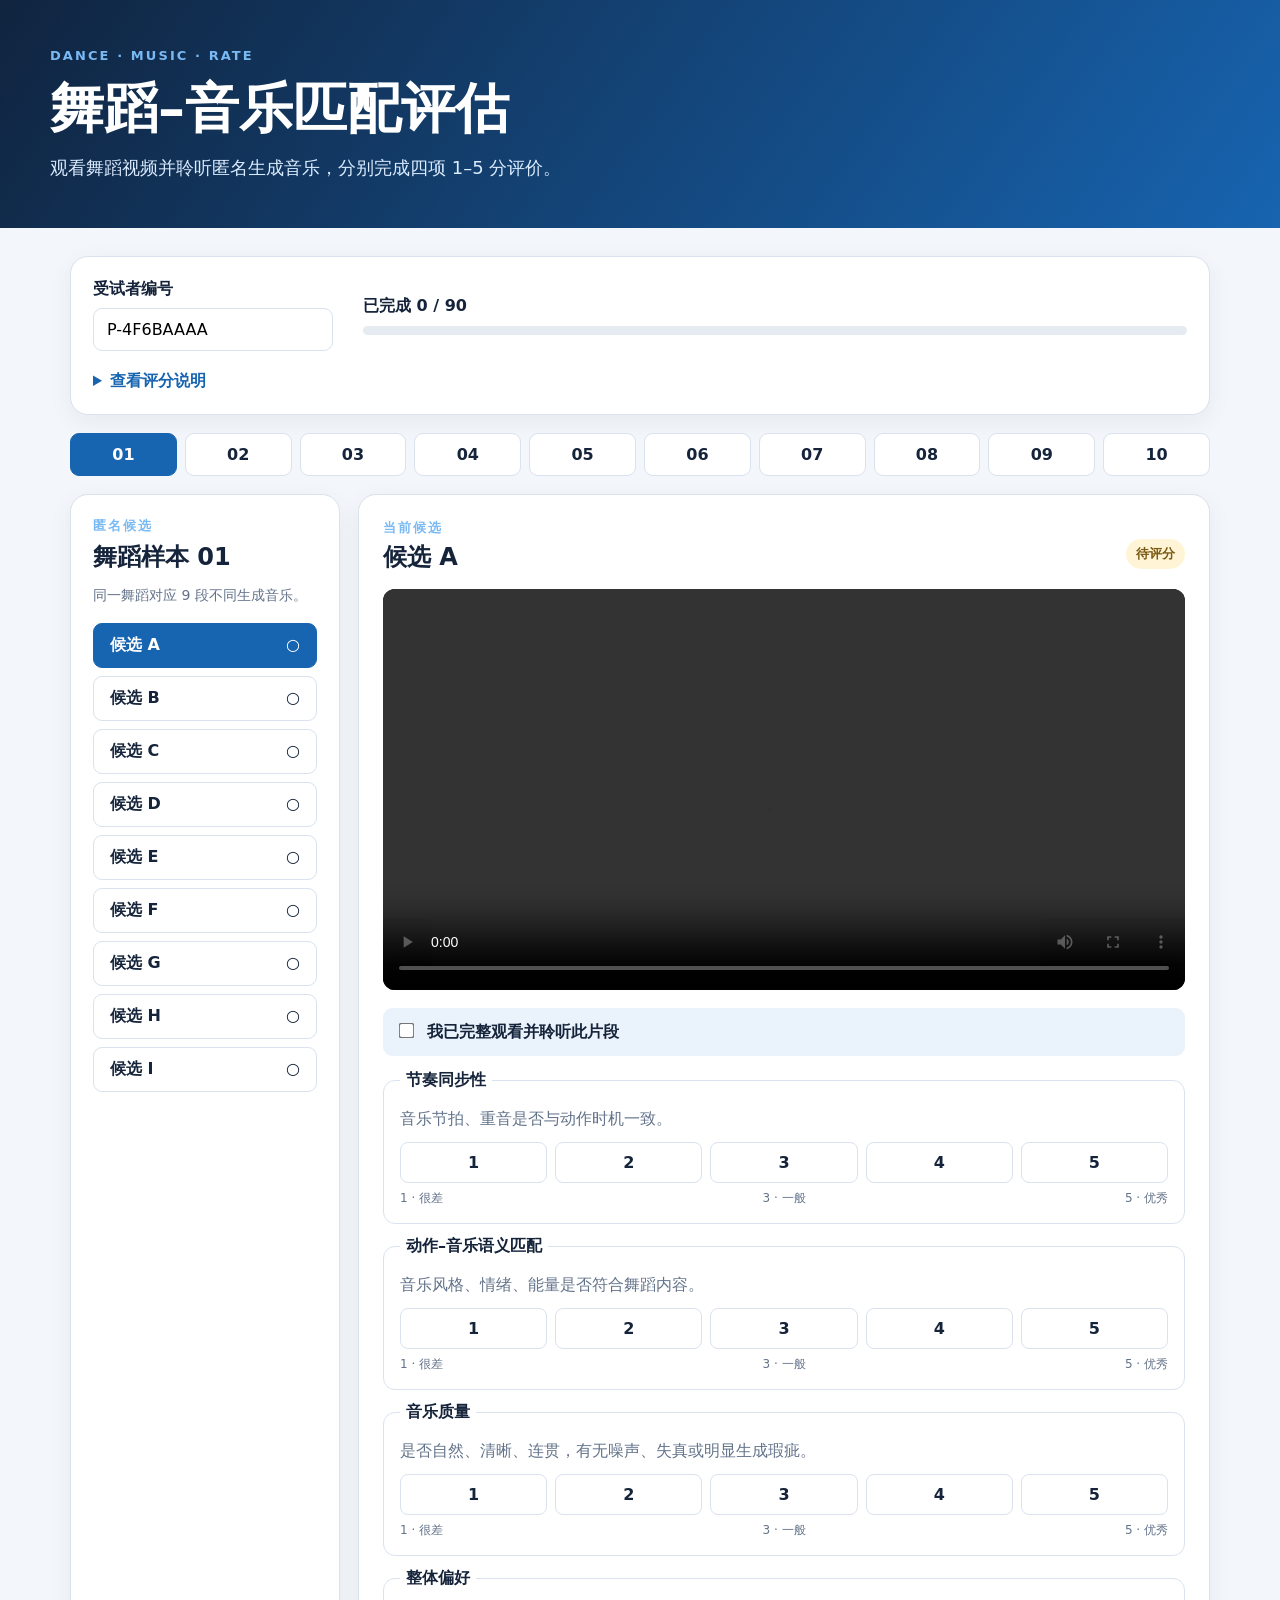
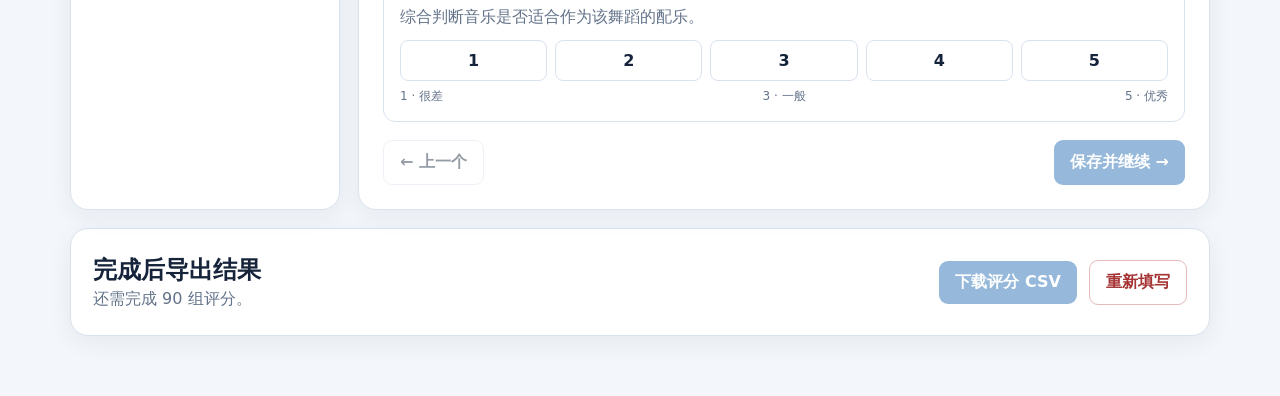
==== index.html @ d5074127 "Add files via upload" ====
<!doctype html>
<html lang="zh-CN">
<head>
  <meta charset="utf-8">
  <meta name="viewport" content="width=device-width, initial-scale=1">
  <title>舞蹈–音乐匹配主观评估</title>
  <link rel="stylesheet" href="styles.css">
</head>
<body>
  <header>
    <div class="brand">DANCE · MUSIC · RATE</div>
    <h1>舞蹈–音乐匹配评估</h1>
    <p>观看舞蹈视频并聆听匿名生成音乐，分别完成四项 1–5 分评价。</p>
  </header>

  <main>
    <section class="intro card">
      <div>
        <label for="participant">受试者编号</label>
        <input id="participant" autocomplete="off">
      </div>
      <div class="progress-copy">
        <strong id="progressText">已完成 0 / 90</strong>
        <div class="progress"><span id="progressBar"></span></div>
      </div>
      <details>
        <summary>查看评分说明</summary>
        <p>请使用耳机，在安静环境下完整观看每段视频。方法顺序已随机化，候选字母不代表固定方法。</p>
        <p><b>1</b> 很差/明显不匹配　<b>3</b> 一般/部分匹配　<b>5</b> 优秀/高度匹配；2、4 分表示相邻锚点之间。</p>
      </details>
    </section>

    <nav id="sampleNav" class="sample-nav" aria-label="选择舞蹈样本"></nav>

    <section class="workspace">
      <aside class="candidate-panel card">
        <div class="eyebrow">匿名候选</div>
        <h2 id="sampleTitle">舞蹈样本 01</h2>
        <p>同一舞蹈对应 9 段不同生成音乐。</p>
        <div id="candidateNav" class="candidate-nav"></div>
      </aside>

      <article class="rating-panel card">
        <div class="candidate-heading">
          <div>
            <div class="eyebrow">当前候选</div>
            <h2 id="candidateTitle">候选 A</h2>
          </div>
          <span id="candidateStatus" class="status">待评分</span>
        </div>

        <video id="video" controls playsinline preload="metadata"></video>
        <label class="watched">
          <input id="watched" type="checkbox">
          我已完整观看并聆听此片段
        </label>

        <div id="dimensions" class="dimensions"></div>

        <div class="actions">
          <button id="previous" class="secondary">← 上一个</button>
          <button id="next">保存并继续 →</button>
        </div>
      </article>
    </section>

    <section class="finish card">
      <div>
        <h2>完成后导出结果</h2>
        <p id="finishText">还需完成 90 组评分。</p>
      </div>
      <button id="download" disabled>下载评分 CSV</button>
      <button id="reset" class="danger">重新填写</button>
    </section>
  </main>

  <template id="dimensionTemplate">
    <fieldset>
      <legend></legend>
      <p class="description"></p>
      <div class="scale"></div>
      <div class="anchors"><span>1 · 很差</span><span>3 · 一般</span><span>5 · 优秀</span></div>
    </fieldset>
  </template>

  <script src="config.js"></script>
  <script src="app.js"></script>
</body>
</html>
---- styles.css ----
:root {
  --ink: #15243a;
  --muted: #63738a;
  --line: #d9e2ee;
  --blue: #1764b0;
  --blue-soft: #eaf3fc;
  --paper: #ffffff;
  --canvas: #f3f6fa;
  --green: #19734a;
  font-family: Inter, "Noto Sans SC", system-ui, sans-serif;
  color: var(--ink);
  background: var(--canvas);
}

* { box-sizing: border-box; }
body { margin: 0; }
header {
  padding: 48px max(24px, calc((100vw - 1180px) / 2));
  color: white;
  background: linear-gradient(125deg, #10243f, #1764b0);
}
header h1 { margin: 10px 0; font-size: clamp(32px, 5vw, 54px); }
header p { margin: 0; color: #dcecff; font-size: 18px; }
.brand, .eyebrow {
  color: #79b9f4;
  font-size: 13px;
  font-weight: 800;
  letter-spacing: .16em;
}
main { max-width: 1180px; margin: 28px auto 60px; padding: 0 20px; }
.card {
  border: 1px solid var(--line);
  border-radius: 18px;
  background: var(--paper);
  box-shadow: 0 7px 24px rgba(32, 57, 85, .06);
}
.intro {
  display: grid;
  grid-template-columns: 240px 1fr;
  gap: 20px 30px;
  padding: 22px;
}
.intro details { grid-column: 1 / -1; color: var(--muted); }
details summary { color: var(--blue); font-weight: 700; cursor: pointer; }
label { display: block; font-weight: 700; }
input[type="text"], input:not([type]) {
  width: 100%;
  margin-top: 8px;
  padding: 11px 13px;
  border: 1px solid var(--line);
  border-radius: 9px;
  font: inherit;
}
.progress-copy { align-self: center; }
.progress {
  height: 9px;
  margin-top: 9px;
  overflow: hidden;
  border-radius: 10px;
  background: #e6ebf2;
}
.progress span { display: block; width: 0; height: 100%; background: var(--blue); }
.sample-nav {
  display: grid;
  grid-template-columns: repeat(10, 1fr);
  gap: 8px;
  margin: 18px 0;
}
button {
  padding: 11px 16px;
  border: 0;
  border-radius: 9px;
  color: white;
  background: var(--blue);
  font: inherit;
  font-weight: 750;
  cursor: pointer;
}
button:disabled { cursor: not-allowed; opacity: .45; }
.sample-nav button, .candidate-nav button {
  color: var(--ink);
  border: 1px solid var(--line);
  background: white;
}
.sample-nav button.active, .candidate-nav button.active {
  color: white;
  border-color: var(--blue);
  background: var(--blue);
}
.sample-nav button.done:not(.active), .candidate-nav button.done:not(.active) {
  color: var(--green);
  border-color: #8bc9ad;
  background: #eef9f3;
}
.workspace { display: grid; grid-template-columns: 270px 1fr; gap: 18px; }
.candidate-panel { padding: 22px; }
.candidate-panel h2 { margin: 6px 0; }
.candidate-panel p { color: var(--muted); font-size: 14px; }
.candidate-nav { display: grid; gap: 8px; margin-top: 18px; }
.candidate-nav button { display: flex; justify-content: space-between; }
.rating-panel { padding: 24px; }
.candidate-heading { display: flex; align-items: center; justify-content: space-between; }
.candidate-heading h2 { margin: 4px 0 16px; }
.status {
  padding: 6px 10px;
  border-radius: 20px;
  color: #7b5b14;
  background: #fff5d6;
  font-size: 13px;
  font-weight: 700;
}
.status.done { color: var(--green); background: #e9f8f0; }
video {
  width: 100%;
  max-height: 530px;
  border-radius: 12px;
  background: #0a1018;
}
.watched {
  margin: 14px 0;
  padding: 13px;
  border-radius: 9px;
  background: var(--blue-soft);
}
.watched input { margin-right: 8px; transform: scale(1.2); }
fieldset {
  margin: 12px 0;
  padding: 16px;
  border: 1px solid var(--line);
  border-radius: 12px;
}
legend { padding: 0 6px; font-weight: 800; }
.description { margin: 2px 0 12px; color: var(--muted); }
.scale { display: grid; grid-template-columns: repeat(5, 1fr); gap: 8px; }
.scale label {
  padding: 10px;
  text-align: center;
  border: 1px solid var(--line);
  border-radius: 8px;
  cursor: pointer;
}
.scale label:has(input:checked) { color: white; border-color: var(--blue); background: var(--blue); }
.scale input { position: absolute; opacity: 0; }
.anchors { display: flex; justify-content: space-between; margin-top: 7px; color: var(--muted); font-size: 12px; }
.actions { display: flex; justify-content: space-between; margin-top: 18px; }
.secondary { color: var(--ink); border: 1px solid var(--line); background: white; }
.finish {
  display: flex;
  align-items: center;
  gap: 12px;
  margin-top: 18px;
  padding: 22px;
}
.finish div { flex: 1; }
.finish h2, .finish p { margin: 3px 0; }
.finish p { color: var(--muted); }
.danger { color: #a53333; border: 1px solid #e4baba; background: white; }
@media (max-width: 760px) {
  .intro, .workspace { grid-template-columns: 1fr; }
  .sample-nav { grid-template-columns: repeat(5, 1fr); }
  .candidate-nav { grid-template-columns: repeat(3, 1fr); }
  .finish { align-items: stretch; flex-direction: column; }
}
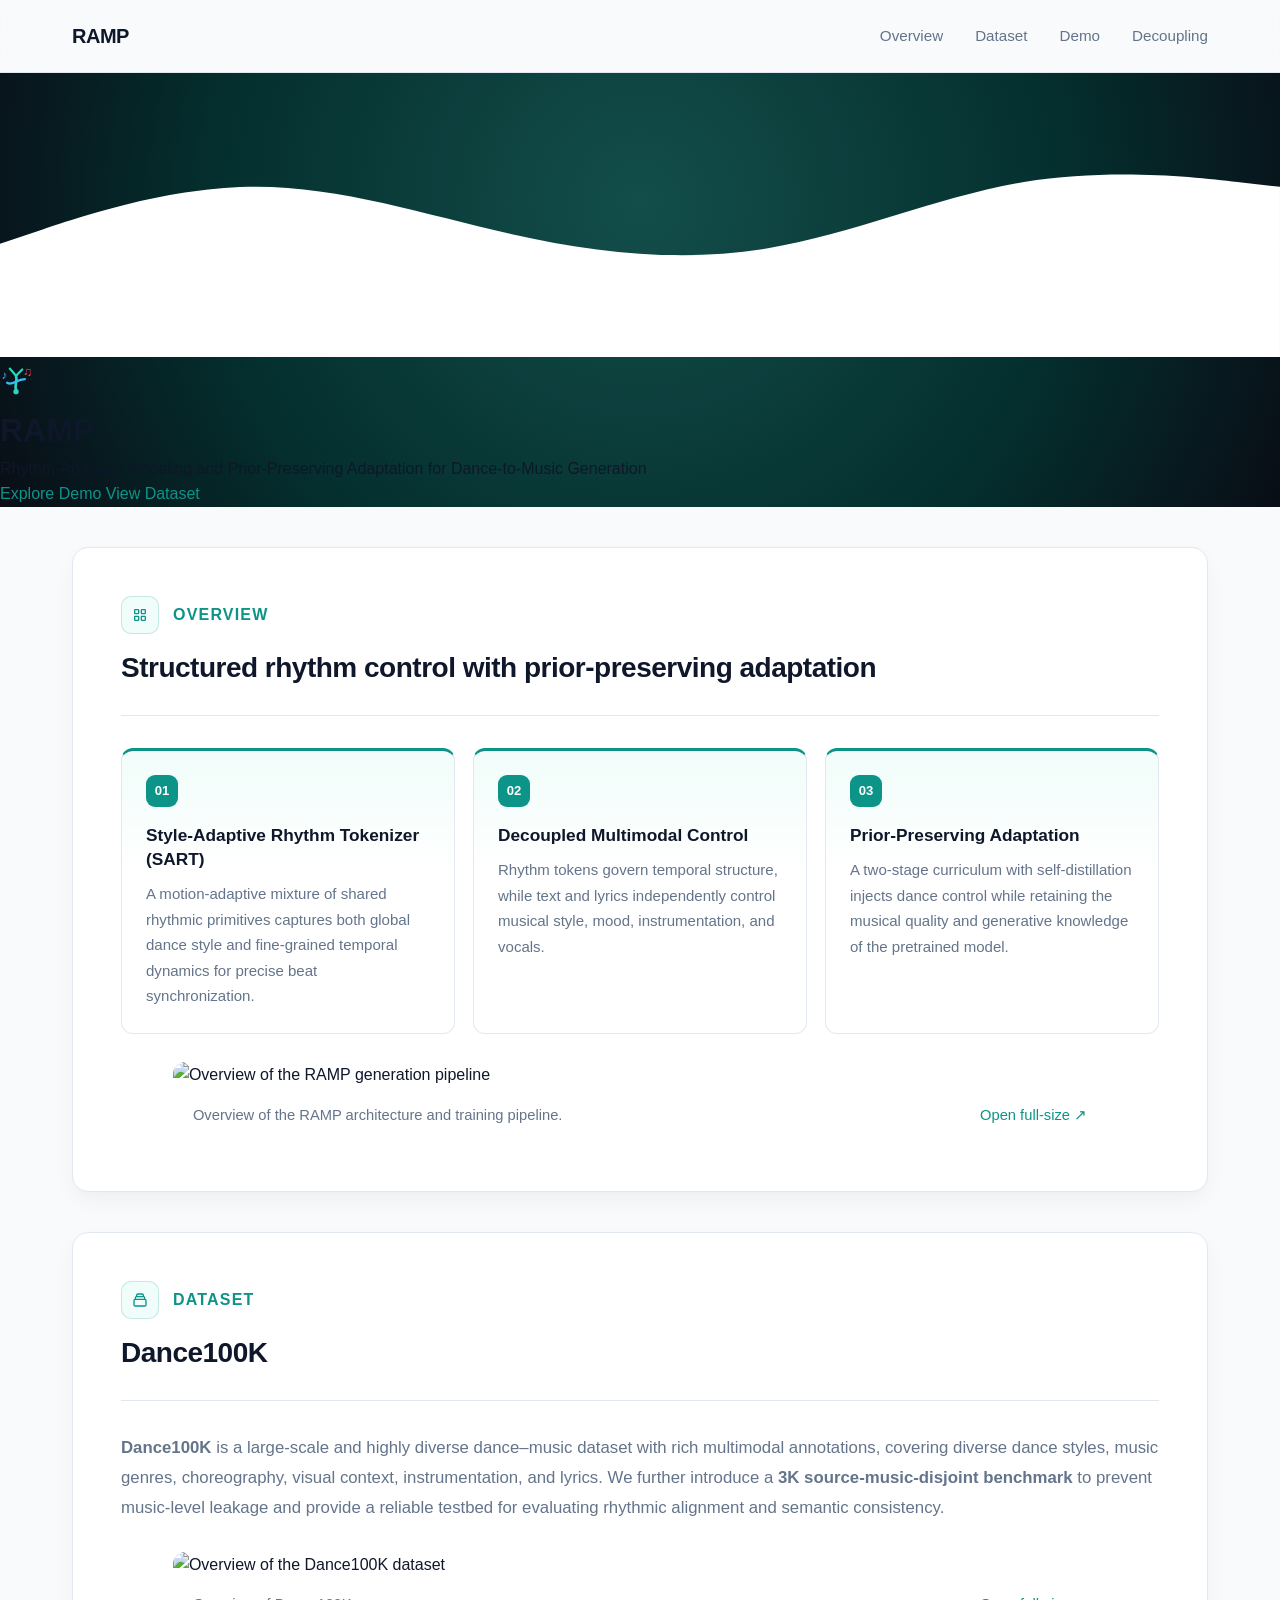
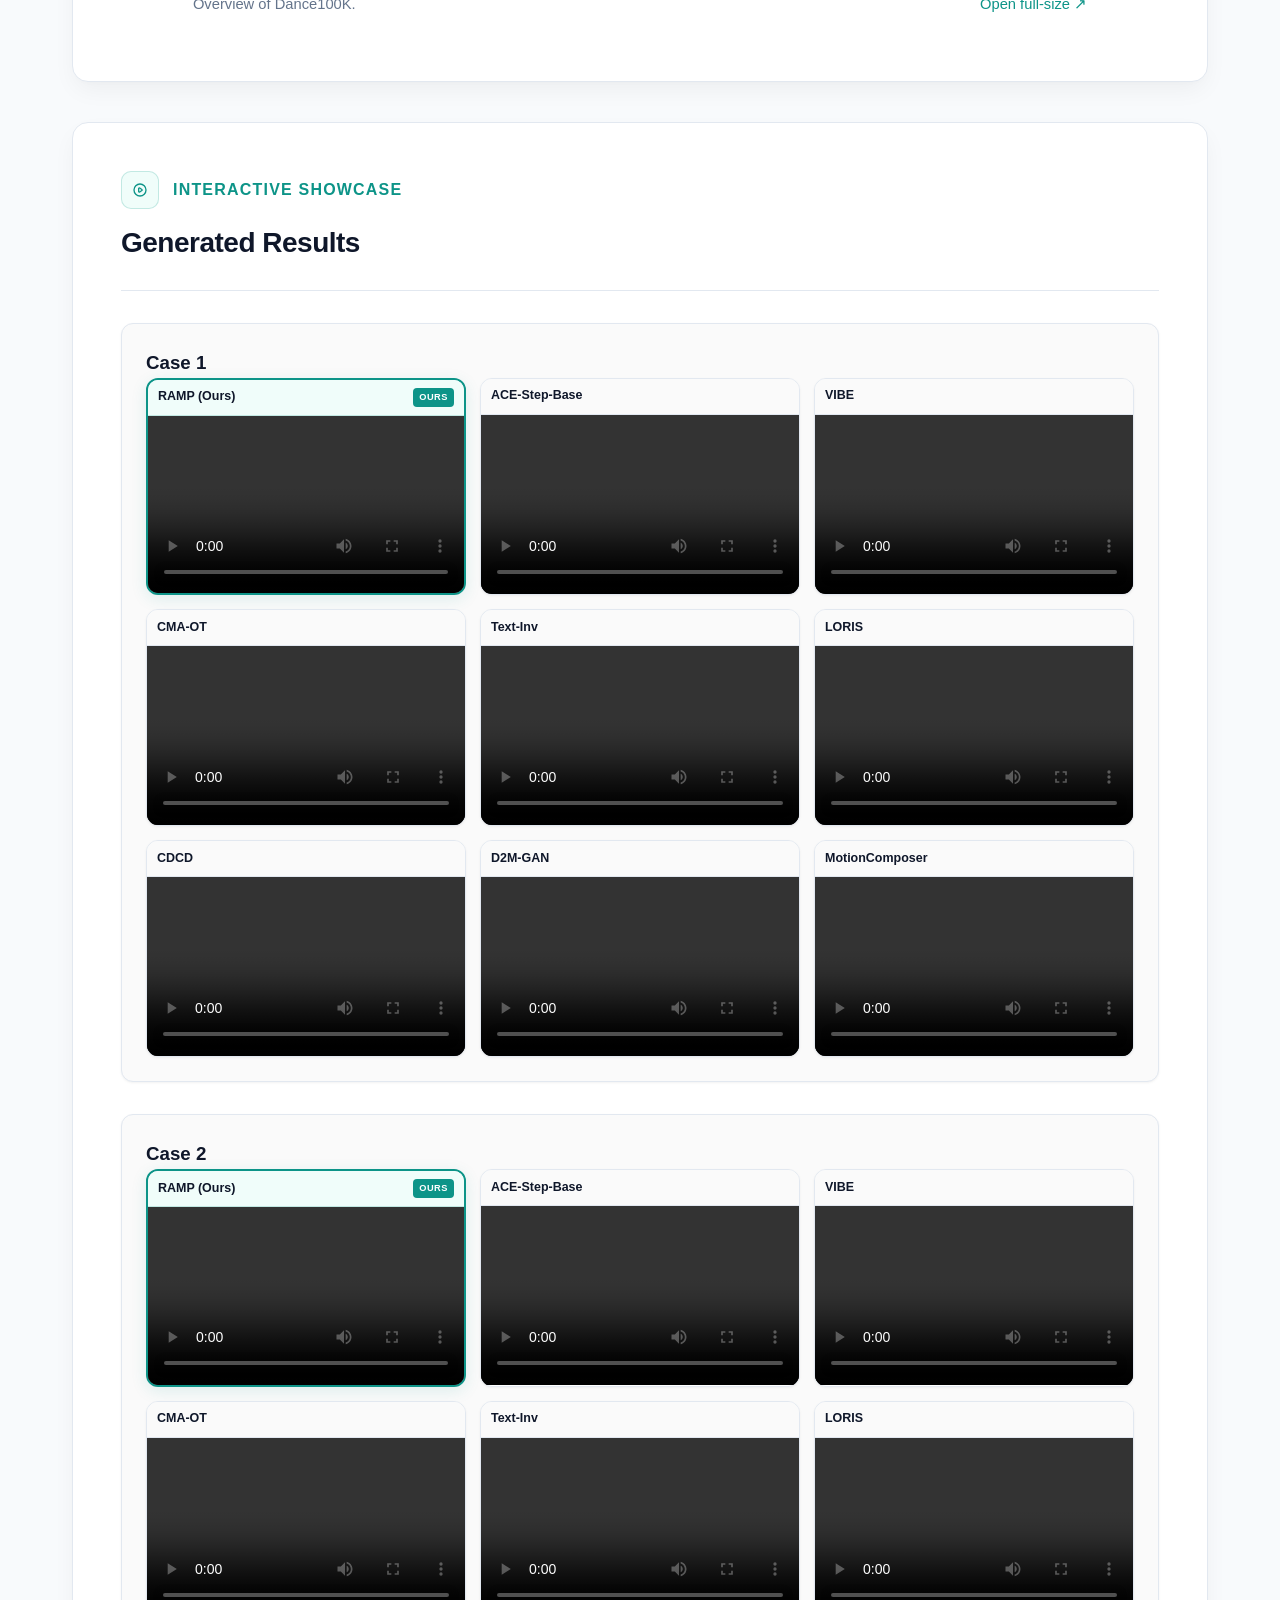
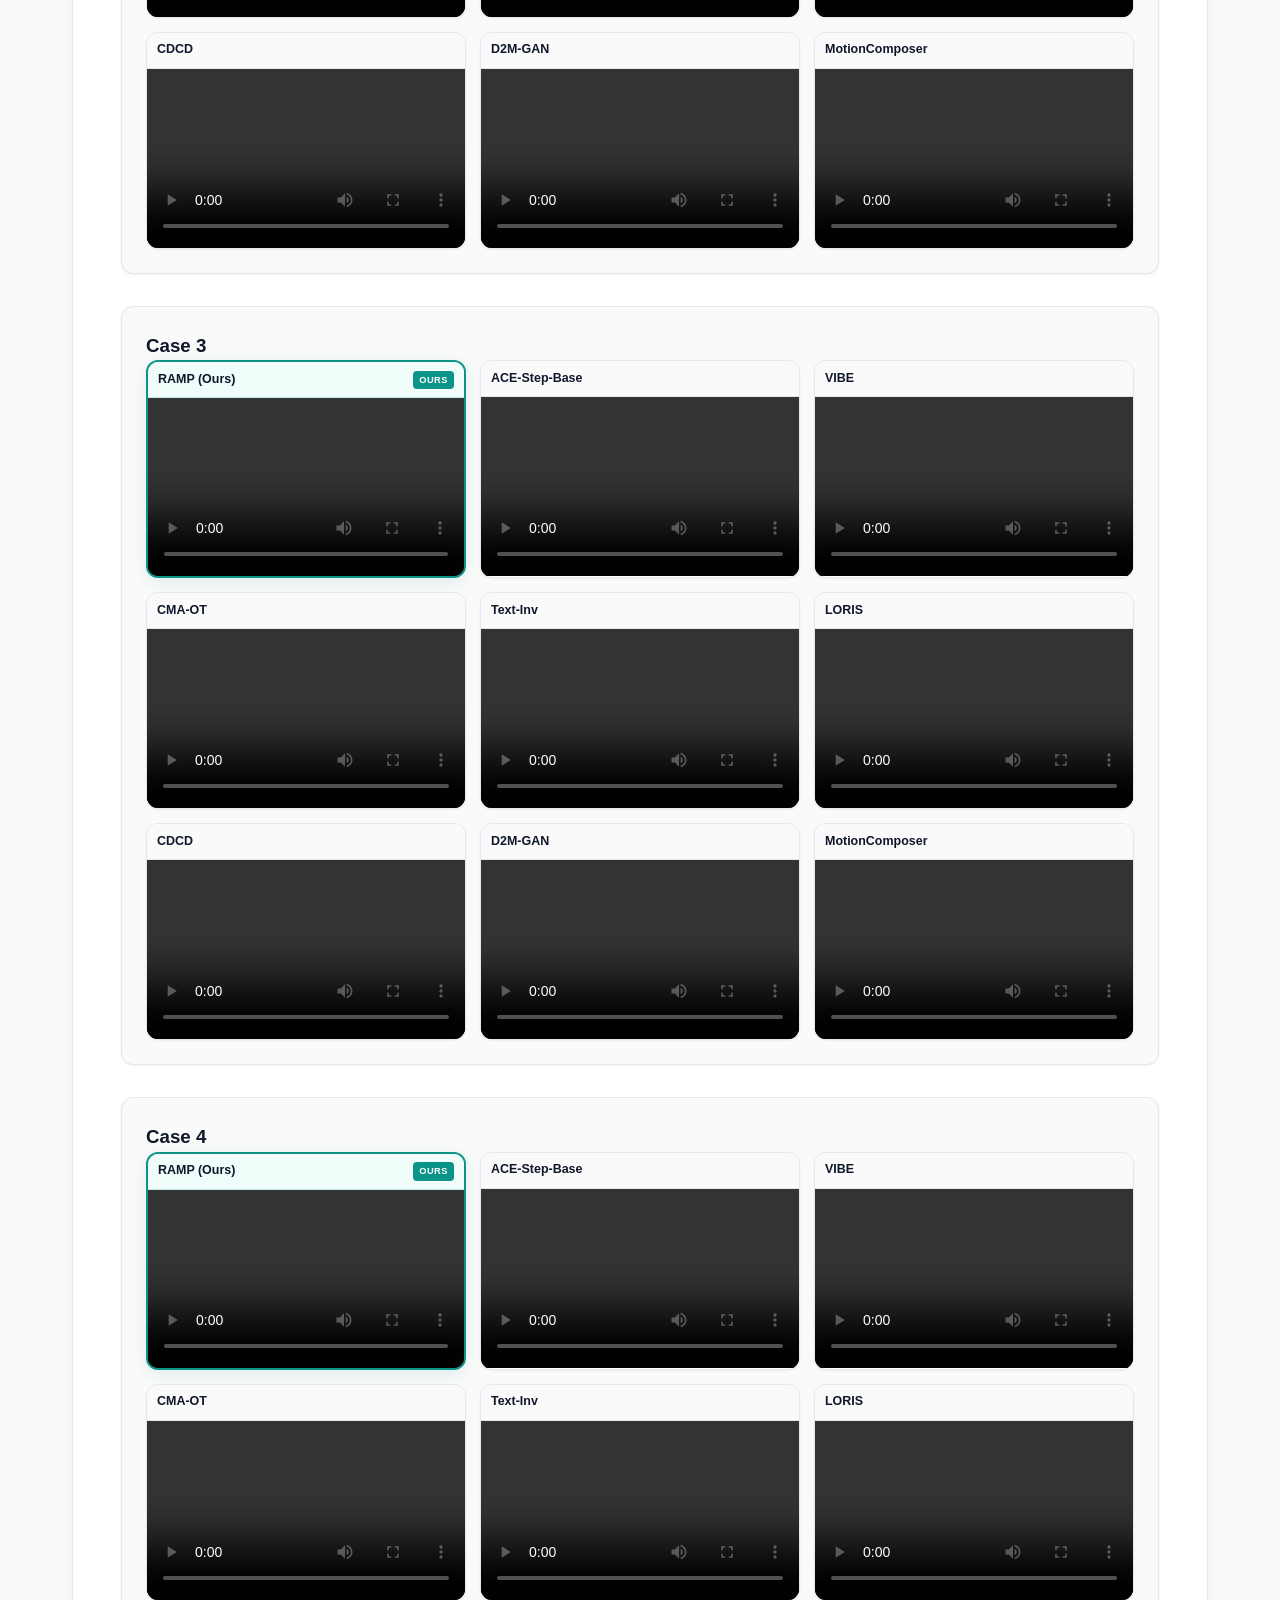
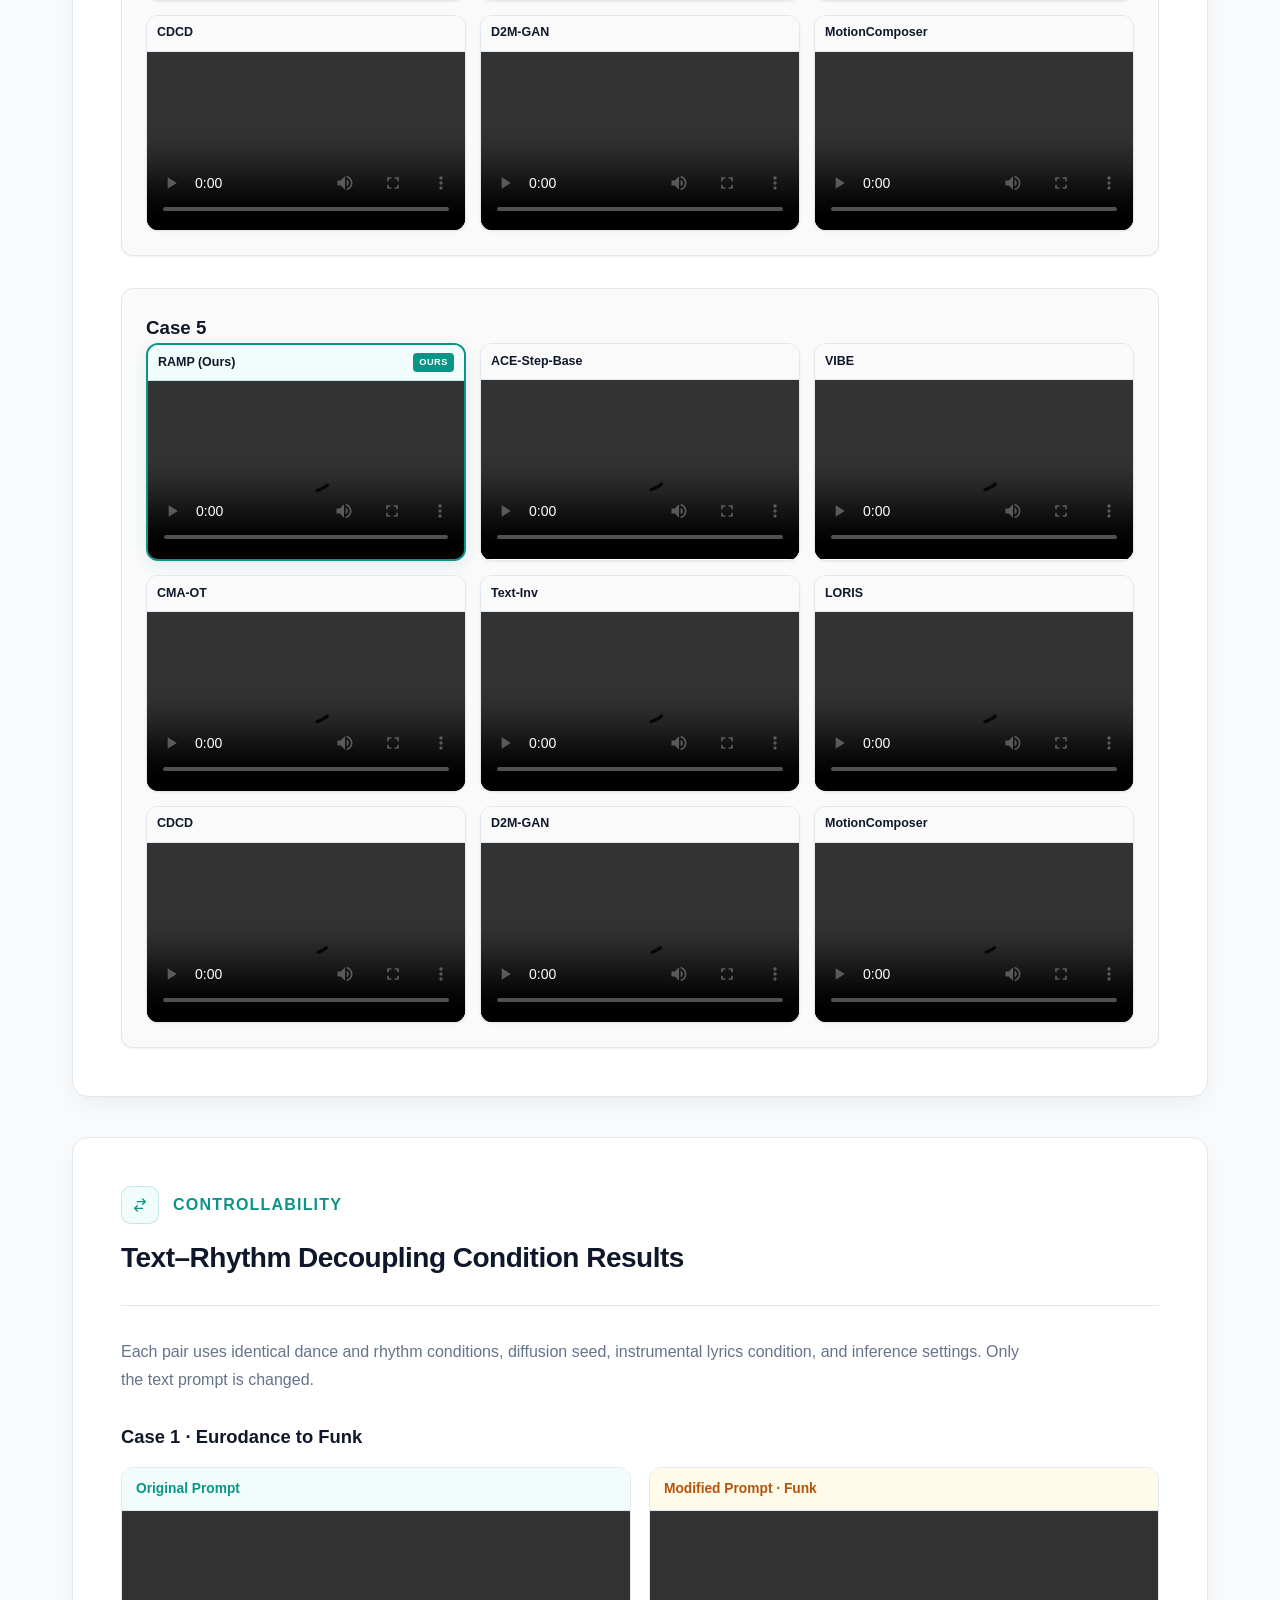
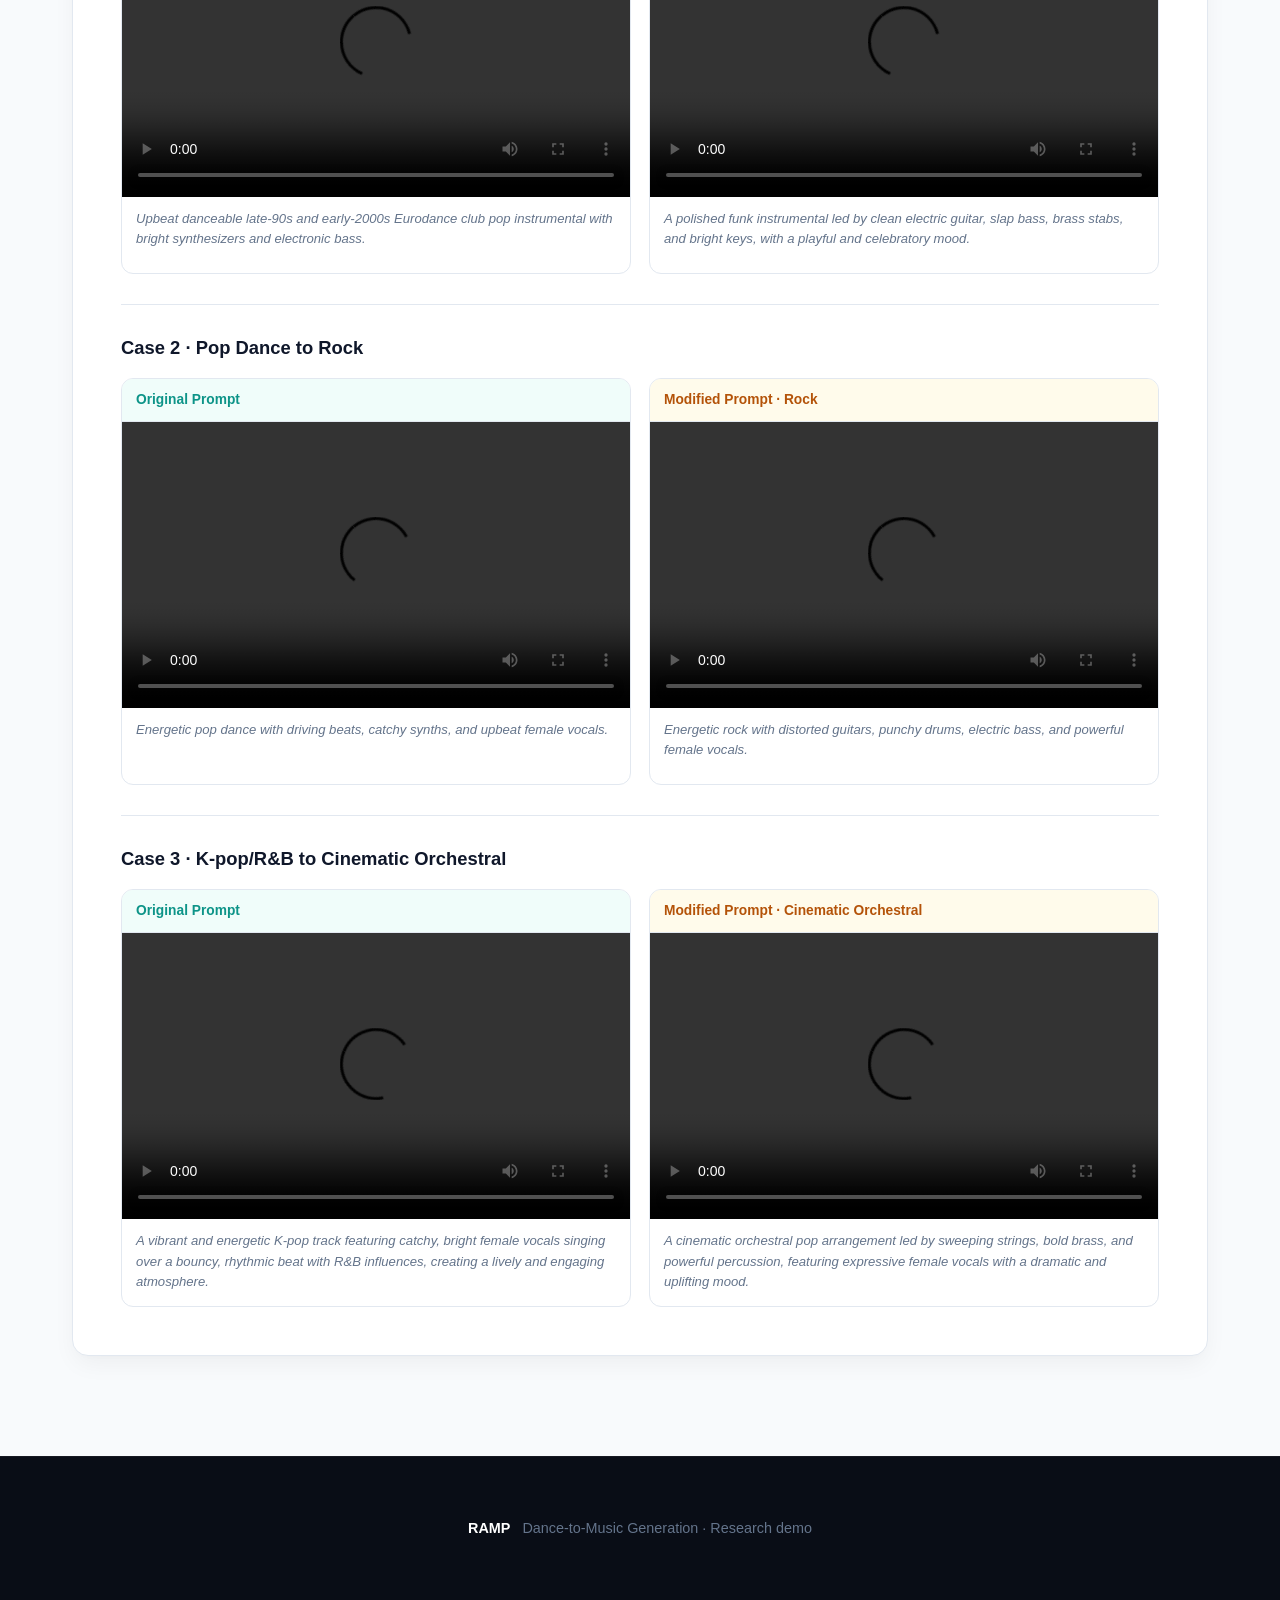
==== commit 5a316323: "Add files via upload" ====
--- a/index.html
+++ b/index.html
@@ -1,89 +1,878 @@
 <!doctype html>
-<html lang="zh-CN">
+<html lang="en">
 <head>
   <meta charset="utf-8">
   <meta name="viewport" content="width=device-width, initial-scale=1">
-  <title>舞蹈–音乐匹配主观评估</title>
-  <link rel="stylesheet" href="styles.css">
+  <meta name="description" content="RAMP dance-to-music generation project demo.">
+  <title>RAMP · Dance-to-Music Generation</title>
+
+  <style>
+    :root {
+      --primary: #0D9488;          
+      --primary-hover: #0F766E;
+      --primary-light: #F0FDFA;    
+      
+      --bg-color: #F8FAFC;         
+      --card-bg: #FFFFFF;
+      
+      --text-main: #0F172A;        
+      --text-muted: #64748B;       
+      --border-color: #E2E8F0;     
+      
+      --shadow-sm: 0 1px 3px rgba(0, 0, 0, 0.04), 0 1px 2px rgba(0, 0, 0, 0.02);
+      --shadow-md: 0 10px 25px -3px rgba(0, 0, 0, 0.05), 0 4px 6px -4px rgba(0, 0, 0, 0.02);
+      --shadow-lg: 0 20px 35px -5px rgba(0, 0, 0, 0.08);
+      
+      --max-width: 1200px;         
+      --radius-lg: 16px;
+      --radius-md: 12px;
+    }
+
+    * {
+      box-sizing: border-box;
+      margin: 0;
+      padding: 0;
+    }
+
+    html {
+      scroll-behavior: smooth;
+    }
+
+    body {
+      font-family: -apple-system, BlinkMacSystemFont, "Segoe UI", Roboto, Helvetica, Arial, sans-serif;
+      line-height: 1.6;
+      color: var(--text-main);
+      background-color: var(--bg-color);
+      -webkit-font-smoothing: antialiased;
+    }
+
+    a {
+      text-decoration: none;
+      color: var(--primary);
+      transition: color 0.2s ease;
+    }
+
+    a:hover {
+      color: var(--primary-hover);
+    }
+
+    .topbar-container {
+      max-width: var(--max-width);
+      margin: 0 auto;
+      padding: 0 32px;
+      display: flex;
+      justify-content: space-between;
+      align-items: center;
+      height: 72px;
+    }
+
+    .topbar {
+      position: sticky;
+      top: 0;
+      background: rgba(248, 250, 252, 0.85);
+      backdrop-filter: blur(16px);
+      -webkit-backdrop-filter: blur(16px);
+      border-bottom: 1px solid var(--border-color);
+      z-index: 1000;
+    }
+
+    .wordmark {
+      font-weight: 700;
+      font-size: 1.25rem;
+      letter-spacing: -0.5px;
+      color: var(--text-main);
+    }
+
+    .nav-links {
+      display: flex;
+      gap: 32px;
+    }
+
+    .nav-links a {
+      color: var(--text-muted);
+      font-weight: 500;
+      font-size: 0.95rem;
+      transition: color 0.2s;
+    }
+
+    .nav-links a:hover {
+      color: var(--primary);
+    }
+
+    .hero {
+      position: relative;
+      padding: 48px 0;
+      overflow: hidden;
+      color: #ffffff;
+      background: radial-gradient(circle at 50% 30%, #134e4a 0%, #042f2e 60%, #090d16 100%);
+      box-shadow: 0 20px 35px rgba(0, 0, 0, 0.24);
+    }
+
+    .hero-wave {
+      position: absolute;
+      inset: 0;
+      opacity: 0.1;
+      pointer-events: none;
+    }
+
+    .hero-wave svg {
+      width: 100%;
+      height: 100%;
+    }
+
+    .hero-container {
+      position: relative;
+      z-index: 1;
+      display: flex;
+      flex-direction: column;
+      align-items: center;
+      max-width: var(--max-width);
+      margin: 0 auto;
+      padding: 0 32px;
+    }
+
+    .hero-card {
+      width: 100%;
+      max-width: 768px;
+      padding: 32px;
+      border: 1px solid rgba(255, 255, 255, 0.1);
+      border-radius: 24px;
+      background: rgba(255, 255, 255, 0.05);
+      box-shadow: 0 20px 40px rgba(0, 0, 0, 0.25);
+      backdrop-filter: blur(16px);
+      text-align: center;
+      transition: border-color 0.2s ease;
+    }
+
+    .hero-card:hover {
+      border-color: rgba(255, 255, 255, 0.2);
+    }
+
+    .hero-icon-row {
+      display: flex;
+      align-items: center;
+      justify-content: center;
+      margin-bottom: 16px;
+    }
+
+    .hero-icon {
+      display: flex;
+      align-items: center;
+      justify-content: center;
+      padding: 10px;
+      border: 1px solid rgba(45, 212, 191, 0.25);
+      border-radius: 16px;
+      background: rgba(20, 184, 166, 0.1);
+      box-shadow: inset 0 1px 2px rgba(255, 255, 255, 0.08);
+    }
+
+    .hero-title {
+      margin-bottom: 12px;
+      color: #ffffff;
+      font-size: 3rem;
+      font-weight: 800;
+      letter-spacing: -0.04em;
+      line-height: 1.1;
+      text-shadow: 0 2px 8px rgba(0, 0, 0, 0.25);
+    }
+
+    .hero-subtitle {
+      max-width: 768px;
+      margin: 0 auto 24px;
+      color: rgba(204, 251, 241, 0.9);
+      font-size: 1.12rem;
+      font-weight: 300;
+      line-height: 1.7;
+    }
+
+    .hero-subtitle-primary {
+      color: #5eead4;
+      font-weight: 600;
+    }
+
+    .hero-subtitle-strong {
+      padding-bottom: 2px;
+      border-bottom: 1px solid rgba(45, 212, 191, 0.5);
+      color: #ffffff;
+      font-weight: 700;
+    }
+
+    .hero-actions {
+      display: flex;
+      flex-wrap: wrap;
+      justify-content: center;
+      gap: 12px;
+    }
+
+    .hero-button {
+      display: inline-flex;
+      align-items: center;
+      justify-content: center;
+      padding: 10px 24px;
+      border: 1px solid transparent;
+      border-radius: 999px;
+      font-size: 0.875rem;
+      font-weight: 600;
+      transition: background 0.2s ease, transform 0.2s ease;
+    }
+
+    .hero-button:hover {
+      color: #ffffff;
+      transform: translateY(-2px);
+    }
+
+    .hero-button-primary {
+      color: #ffffff;
+      background: #14b8a6;
+      box-shadow: 0 10px 20px rgba(19, 78, 74, 0.3);
+    }
+
+    .hero-button-primary:hover {
+      background: #0d9488;
+    }
+
+    .hero-button-secondary {
+      border-color: rgba(255, 255, 255, 0.2);
+      color: #ffffff;
+      background: rgba(255, 255, 255, 0.1);
+      backdrop-filter: blur(8px);
+    }
+
+    .hero-button-secondary:hover {
+      background: rgba(255, 255, 255, 0.2);
+    }
+
+    main {
+      max-width: var(--max-width);
+      margin: 0 auto;
+      padding: 0 32px 100px;
+    }
+
+    /* 大板块外部边界框 */
+    .content-section {
+      background: var(--card-bg);
+      border: 1px solid var(--border-color);
+      border-radius: var(--radius-lg);
+      padding: 48px;
+      margin-top: 40px;
+      box-shadow: var(--shadow-md);
+      transition: box-shadow 0.3s ease;
+    }
+
+    .content-section:hover {
+      box-shadow: var(--shadow-lg);
+    }
+
+    .section-header-row {
+      display: flex;
+      align-items: center;
+      gap: 14px;
+      margin-bottom: 12px;
+    }
+
+    .section-icon-box {
+      display: inline-flex;
+      align-items: center;
+      justify-content: center;
+      width: 38px;
+      height: 38px;
+      background: var(--primary-light);
+      border: 1px solid rgba(13, 148, 136, 0.2);
+      border-radius: 10px;
+      color: var(--primary);
+    }
+
+    .section-icon-box svg {
+      width: 1rem;
+      height: 1rem;
+    }
+
+    .section-label {
+      font-size: 1rem;
+      font-weight: 700;
+      color: var(--primary);
+      text-transform: uppercase;
+      letter-spacing: 1.2px;
+      margin: 0;
+    }
+
+    .content-section h2 {
+      font-size: 1.75rem;
+      font-weight: 600;
+      letter-spacing: -0.5px;
+      color: var(--text-main);
+    }
+
+    .section-heading {
+      display: flex;
+      flex-direction: column;
+      margin-bottom: 32px;
+      padding-bottom: 24px;
+      border-bottom: 1px solid var(--border-color);
+    }
+
+    /* Flat section content: the outer section provides the only frame. */
+    .section-inner-box {
+      position: relative;
+      padding: 0;
+      border: 0;
+      background: transparent;
+      box-shadow: none;
+      margin-bottom: 28px;
+    }
+
+    .section-inner-box:last-child {
+      margin-bottom: 0;
+    }
+
+    .dataset-description, .method-description {
+      line-height: 1.8;
+      color: var(--text-muted);
+      font-size: 1.05rem;
+      margin: 0;
+    }
+
+    .method-highlights {
+      display: grid;
+      grid-template-columns: repeat(3, minmax(0, 1fr));
+      gap: 18px;
+    }
+
+    .method-highlight {
+      padding: 24px;
+      border: 1px solid var(--border-color);
+      border-top: 3px solid var(--primary);
+      border-radius: var(--radius-md);
+      background: linear-gradient(180deg, var(--primary-light) 0%, #ffffff 42%);
+    }
+
+    .method-highlight-number {
+      display: inline-flex;
+      align-items: center;
+      justify-content: center;
+      width: 32px;
+      height: 32px;
+      margin-bottom: 16px;
+      border-radius: 9px;
+      color: #ffffff;
+      background: var(--primary);
+      font-size: 0.82rem;
+      font-weight: 800;
+    }
+
+    .method-highlight h3 {
+      margin: 0 0 10px;
+      color: var(--text-main);
+      font-size: 1.08rem;
+      line-height: 1.4;
+    }
+
+    .method-highlight p {
+      margin: 0;
+      color: var(--text-muted);
+      font-size: 0.94rem;
+      line-height: 1.7;
+    }
+
+    .dataset-figure {
+      background: transparent;
+      border: 0;
+      border-radius: var(--radius-md);
+      box-shadow: none;
+      overflow: hidden;
+      width: 100%;
+      margin-top: 10px;
+    }
+
+    .dataset-figure img {
+      display: block;
+      width: 100%;
+      height: auto;
+    }
+
+    .pipeline-figure,
+    .dataset-overview-figure {
+      width: 90%;
+      margin-right: auto;
+      margin-left: auto;
+    }
+
+    .dataset-figure figcaption {
+      padding: 16px 20px;
+      font-size: 0.92rem;
+      color: var(--text-muted);
+      background: transparent;
+      border-top: 0;
+      display: flex;
+      justify-content: space-between;
+      align-items: center;
+    }
+
+    .demo-cases {
+      display: flex;
+      flex-direction: column;
+      gap: 32px;
+    }
+
+    .demo-case {
+      background: #FAFAFA;
+      border: 1px solid var(--border-color);
+      border-radius: var(--radius-md);
+      padding: 24px;
+      box-shadow: var(--shadow-sm);
+    }
+
+    .case-heading {
+      display: grid;
+      grid-template-columns: minmax(0, 1fr) auto;
+      gap: 20px 32px;
+      align-items: start;
+      margin-bottom: 28px;
+      padding-bottom: 20px;
+      border-bottom: 1px solid var(--border-color);
+    }
+
+    .case-title-row {
+      display: flex;
+      align-items: center;
+      gap: 10px;
+      margin-bottom: 6px;
+    }
+
+    .case-heading h3 {
+      margin: 0;
+      font-size: 1.4rem;
+      font-weight: 700;
+      color: var(--text-main);
+    }
+
+    .case-heading code {
+      color: var(--text-muted);
+      font-size: 0.8rem;
+      background: #FFFFFF;
+      border: 1px solid var(--border-color);
+      padding: 4px 8px;
+      border-radius: 4px;
+    }
+
+    .case-index {
+      margin-bottom: 4px;
+      color: var(--primary) !important;
+      font-size: 0.75rem !important;
+      font-weight: 700;
+      letter-spacing: 1.2px;
+      text-transform: uppercase;
+    }
+
+    .case-mean {
+      text-align: right;
+      background: var(--primary-light);
+      padding: 12px 20px;
+      border-radius: var(--radius-md);
+      border: 1px solid rgba(13, 148, 136, 0.15);
+    }
+
+    .case-mean strong {
+      display: block;
+      color: var(--primary);
+      font-size: 1.8rem;
+      font-weight: 800;
+      line-height: 1;
+    }
+
+    .case-mean span {
+      color: var(--text-muted);
+      font-size: 0.75rem;
+      font-weight: 600;
+      text-transform: uppercase;
+      letter-spacing: 0.5px;
+    }
+
+    .video-grid {
+      display: grid;
+      grid-template-columns: repeat(3, minmax(0, 1fr));
+      gap: 14px;
+    }
+
+    .video-card {
+      display: flex;
+      flex-direction: column;
+      overflow: hidden;
+      border: 1px solid var(--border-color);
+      border-radius: var(--radius-md);
+      background: #FFFFFF;
+      box-shadow: var(--shadow-sm);
+      transition: all 0.25s ease;
+    }
+
+    .video-card:hover {
+      transform: translateY(-3px);
+      box-shadow: var(--shadow-md);
+    }
+
+    .video-card.ours {
+      border: 2px solid var(--primary);
+      box-shadow: 0 4px 16px rgba(13, 148, 136, 0.12);
+    }
+
+    .video-heading {
+      display: flex;
+      align-items: center;
+      justify-content: space-between;
+      height: 36px;
+      padding: 0 10px;
+      background: #FAFAFA;
+      border-bottom: 1px solid var(--border-color);
+    }
+
+    .video-card.ours .video-heading {
+      background: var(--primary-light);
+      border-bottom-color: rgba(13, 148, 136, 0.2);
+    }
+
+    .video-heading h4 {
+      margin: 0;
+      font-size: 0.78rem;
+      font-weight: 600;
+      color: var(--text-main);
+    }
+
+    .video-heading span {
+      flex: 0 0 auto;
+      padding: 2px 6px;
+      border-radius: 4px;
+      color: #FFF;
+      background: var(--primary);
+      font-size: 0.58rem;
+      font-weight: 700;
+      letter-spacing: 0.5px;
+      text-transform: uppercase;
+    }
+
+    .video-card video {
+      display: block;
+      width: 100%;
+      aspect-ratio: 16 / 9;
+      object-fit: contain;
+      background: #000;
+    }
+
+    .decoupling-intro {
+      max-width: 900px;
+      margin-bottom: 28px;
+      color: var(--text-muted);
+      font-size: 1rem;
+      line-height: 1.75;
+    }
+
+    .decoupling-cases {
+      display: flex;
+      flex-direction: column;
+      gap: 30px;
+    }
+
+    .decoupling-case {
+      padding-top: 28px;
+      border-top: 1px solid var(--border-color);
+    }
+
+    .decoupling-case:first-child {
+      padding-top: 0;
+      border-top: 0;
+    }
+
+    .decoupling-case h3 {
+      margin-bottom: 16px;
+      font-size: 1.15rem;
+      font-weight: 700;
+    }
+
+    .decoupling-grid {
+      display: grid;
+      grid-template-columns: repeat(2, minmax(0, 1fr));
+      gap: 18px;
+    }
+
+    .decoupling-video-card {
+      overflow: hidden;
+      border: 1px solid var(--border-color);
+      border-radius: var(--radius-md);
+      background: #FFFFFF;
+    }
+
+    .decoupling-video-card h4 {
+      padding: 10px 14px;
+      font-size: 0.86rem;
+      font-weight: 700;
+      border-bottom: 1px solid var(--border-color);
+    }
+
+    .decoupling-video-card.original h4 {
+      color: var(--primary);
+      background: var(--primary-light);
+    }
+
+    .decoupling-video-card.modified h4 {
+      color: #B45309;
+      background: #FFFBEB;
+    }
+
+    .decoupling-video-card video {
+      display: block;
+      width: 100%;
+      aspect-ratio: 16 / 9;
+      object-fit: contain;
+      background: #000;
+    }
+
+    .decoupling-prompt {
+      min-height: 76px;
+      padding: 12px 14px 14px;
+      color: var(--text-muted);
+      font-size: 0.82rem;
+      font-style: italic;
+      line-height: 1.55;
+    }
+
+    footer {
+      text-align: center;
+      padding: 60px 20px;
+      background: #090D16;
+      color: #64748B;
+      font-size: 0.9rem;
+      border-top: 1px solid rgba(255, 255, 255, 0.05);
+    }
+
+    footer strong {
+      color: #FFFFFF;
+      margin-right: 8px;
+      font-weight: 600;
+    }
+
+    @media (max-width: 1024px) {
+      .video-grid { grid-template-columns: repeat(2, minmax(0, 1fr)); }
+      .method-highlights { grid-template-columns: 1fr; }
+      .dataset-overview-figure { width: 100%; }
+    }
+
+    @media (max-width: 640px) {
+      .topbar-container, main { padding: 0 20px; }
+      .hero { padding: 40px 0; }
+      .hero-container { padding: 0 20px; }
+      .hero-card { padding: 24px; }
+      .hero-title { font-size: 2.25rem; }
+      .hero-subtitle { font-size: 1rem; }
+      .nav-links { display: none; }
+      .video-grid { grid-template-columns: 1fr; }
+      .decoupling-grid { grid-template-columns: 1fr; }
+      .case-heading { grid-template-columns: 1fr; }
+      .case-mean { text-align: left; }
+      .content-section { padding: 24px; }
+      .demo-case { padding: 20px; }
+    }
+  </style>
 </head>
 <body>
-  <header>
-    <div class="brand">DANCE · MUSIC · RATE</div>
-    <h1>舞蹈–音乐匹配评估</h1>
-    <p>观看舞蹈视频并聆听匿名生成音乐，分别完成四项 1–5 分评价。</p>
+  <!-- 导航栏 -->
+  <nav class="topbar">
+    <div class="topbar-container">
+      <a class="wordmark" href="#top">RAMP</a>
+      <div class="nav-links">
+        <a href="#overview">Overview</a>
+        <a href="#results">Dataset</a>
+        <a href="#generation">Demo</a>
+        <a href="#decoupling">Decoupling</a>
+      </div>
+    </div>
+  </nav>
+
+  <!-- 头图区 -->
+  <header id="top" class="relative text-white py-12 md:py-16 shadow-2xl overflow-hidden" style="background: radial-gradient(circle at 50% 30%, #134e4a 0%, #042f2e 60%, #090d16 100%);">
+    <div class="absolute inset-0 opacity-10 pointer-events-none">
+      <svg class="w-full h-full" viewBox="0 0 1440 320" xmlns="http://www.w3.org/2000/svg">
+        <path fill="#ffffff" d="M0,192L48,176C96,160,192,128,288,128C384,128,480,160,576,181.3C672,203,768,213,864,197.3C960,181,1056,139,1152,122.7C1248,107,1344,117,1392,122.7L1440,128L1440,320L0,320Z"></path>
+      </svg>
+    </div>
+
+    <div class="max-w-[1200px] mx-auto px-8 relative z-10 flex flex-col items-center">
+      <div class="bg-white/5 backdrop-blur-xl p-6 md:p-8 rounded-[1.5rem] border border-white/10 shadow-2xl text-center max-w-3xl w-full transition-all hover:border-white/20">
+        
+        <!-- 图标区：采用方案一标准现代 SVG 容器 -->
+        <div class="flex justify-center items-center gap-3 mb-4">
+          <div class="p-2.5 bg-teal-500/10 rounded-2xl border border-teal-400/25 shadow-inner flex items-center justify-center">
+            <svg width="32" height="32" viewBox="0 0 36 36" fill="none" xmlns="http://www.w3.org/2000/svg">
+              <circle cx="18" cy="30" r="3" fill="#2dd4bf"/>
+              <path d="M18 12 C20 18 16 22 18 28" stroke="#2dd4bf" stroke-width="3" stroke-linecap="round"/>
+              <path d="M8 20 C14 24 18 16 28 16" stroke="#38bdf8" stroke-width="2.5" stroke-linecap="round"/>
+              <path d="M18 12 L11 4" stroke="#2dd4bf" stroke-width="2.5" stroke-linecap="round"/>
+              <path d="M18 12 L25 5" stroke="#2dd4bf" stroke-width="2.5" stroke-linecap="round"/>
+              <text x="26" y="12" fill="#f43f5e" font-size="14" font-weight="bold" font-family="sans-serif">♫</text>
+              <text x="2" y="16" fill="#38bdf8" font-size="13" font-weight="bold" font-family="sans-serif">♪</text>
+            </svg>
+          </div>
+        </div>
+
+        <h1 class="text-4xl md:text-5xl font-black mb-3 tracking-tight text-white drop-shadow-md">
+          RAMP
+        </h1>
+        
+        <p class="text-base md:text-lg font-light leading-relaxed text-teal-100/90 max-w-3xl mx-auto mb-6">
+          <span class="text-teal-300 font-semibold">Rhythm-Adaptive Modeling</span> and 
+          <span class="font-bold text-white border-b border-teal-400/50 pb-0.5">Prior-Preserving Adaptation</span> for Dance-to-Music Generation
+        </p>
+
+        <!-- 页面导航按钮 -->
+        <div class="flex justify-center gap-3 flex-wrap">
+          <a class="inline-flex items-center justify-center px-6 py-2.5 rounded-full font-semibold text-sm bg-teal-500 text-white shadow-lg shadow-teal-900/30 hover:bg-teal-600 transition-all transform hover:-translate-y-0.5" href="#generation">
+            Explore Demo
+          </a>
+          <a class="inline-flex items-center justify-center px-6 py-2.5 rounded-full font-semibold text-sm bg-white/10 text-white border border-white/20 backdrop-blur-md hover:bg-white/20 transition-all transform hover:-translate-y-0.5" href="#results">
+            View Dataset
+          </a>
+        </div>
+
+      </div>
+    </div>
   </header>
 
   <main>
-    <section class="intro card">
-      <div>
-        <label for="participant">受试者编号</label>
-        <input id="participant" autocomplete="off">
-      </div>
-      <div class="progress-copy">
-        <strong id="progressText">已完成 0 / 90</strong>
-        <div class="progress"><span id="progressBar"></span></div>
-      </div>
-      <details>
-        <summary>查看评分说明</summary>
-        <p>请使用耳机，在安静环境下完整观看每段视频。方法顺序已随机化，候选字母不代表固定方法。</p>
-        <p><b>1</b> 很差/明显不匹配　<b>3</b> 一般/部分匹配　<b>5</b> 优秀/高度匹配；2、4 分表示相邻锚点之间。</p>
-      </details>
+    <!-- Overview Section -->
+    <section id="overview" class="content-section">
+      <div class="section-heading">
+        <div class="section-header-row">
+          <div class="section-icon-box">
+            <svg class="w-4 h-4" fill="none" stroke="currentColor" stroke-width="2" viewBox="0 0 24 24"><path stroke-linecap="round" stroke-linejoin="round" d="M4 5a1 1 0 011-1h4a1 1 0 011 1v4a1 1 0 01-1 1H5a1 1 0 01-1-1V5zM14 5a1 1 0 011-1h4a1 1 0 011 1v4a1 1 0 01-1 1h-4a1 1 0 01-1-1V5zM4 15a1 1 0 011-1h4a1 1 0 011 1v4a1 1 0 01-1 1H5a1 1 0 01-1-1v-5zM14 15a1 1 0 011-1h4a1 1 0 011 1v4a1 1 0 01-1 1h-4a1 1 0 01-1-1v-5z"></path></svg>
+          </div>
+          <p class="section-label">Overview</p>
+        </div>
+        <h2>Structured rhythm control with prior-preserving adaptation</h2>
+      </div>
+
+      <!-- 方法亮点 -->
+      <div class="section-inner-box">
+        <div class="method-highlights">
+          <article class="method-highlight">
+            <span class="method-highlight-number">01</span>
+            <h3>Style-Adaptive Rhythm Tokenizer (SART)</h3>
+            <p>
+              A motion-adaptive mixture of shared rhythmic primitives captures both global dance
+              style and fine-grained temporal dynamics for precise beat synchronization.
+            </p>
+          </article>
+          <article class="method-highlight">
+            <span class="method-highlight-number">02</span>
+            <h3>Decoupled Multimodal Control</h3>
+            <p>
+              Rhythm tokens govern temporal structure, while text and lyrics independently control
+              musical style, mood, instrumentation, and vocals.
+            </p>
+          </article>
+          <article class="method-highlight">
+            <span class="method-highlight-number">03</span>
+            <h3>Prior-Preserving Adaptation</h3>
+            <p>
+              A two-stage curriculum with self-distillation injects dance control while retaining
+              the musical quality and generative knowledge of the pretrained model.
+            </p>
+          </article>
+        </div>
+      </div>
+
+      <!-- 图表内嵌卡片 -->
+      <div class="section-inner-box">
+        <figure class="dataset-figure pipeline-figure" style="margin-top: 0;">
+          <img
+            src="ft_local/pipe.png"
+            alt="Overview of the RAMP generation pipeline"
+            loading="lazy"
+            decoding="async"
+          >
+          <figcaption>
+            <span>Overview of the RAMP architecture and training pipeline.</span>
+            <a href="ft_local/pipe.pdf" target="_blank">Open full-size &nearr;</a>
+          </figcaption>
+        </figure>
+      </div>
     </section>
 
-    <nav id="sampleNav" class="sample-nav" aria-label="选择舞蹈样本"></nav>
-
-    <section class="workspace">
-      <aside class="candidate-panel card">
-        <div class="eyebrow">匿名候选</div>
-        <h2 id="sampleTitle">舞蹈样本 01</h2>
-        <p>同一舞蹈对应 9 段不同生成音乐。</p>
-        <div id="candidateNav" class="candidate-nav"></div>
-      </aside>
-
-      <article class="rating-panel card">
-        <div class="candidate-heading">
-          <div>
-            <div class="eyebrow">当前候选</div>
-            <h2 id="candidateTitle">候选 A</h2>
+    <!-- Dataset Section -->
+    <section id="results" class="content-section">
+      <div class="section-heading">
+        <div class="section-header-row">
+          <div class="section-icon-box">
+            <svg class="w-4 h-4" fill="none" stroke="currentColor" stroke-width="2" viewBox="0 0 24 24"><path stroke-linecap="round" stroke-linejoin="round" d="M19 11H5m14 0a2 2 0 012 2v6a2 2 0 01-2 2H5a2 2 0 01-2-2v-6a2 2 0 012-2m14 0V9a2 2 0 00-2-2M5 11V9a2 2 0 012-2m0 0V5a2 2 0 012-2h6a2 2 0 012 2v2M7 7h10"></path></svg>
           </div>
-          <span id="candidateStatus" class="status">待评分</span>
+          <p class="section-label">Dataset</p>
         </div>
-
-        <video id="video" controls playsinline preload="metadata"></video>
-        <label class="watched">
-          <input id="watched" type="checkbox">
-          我已完整观看并聆听此片段
-        </label>
-
-        <div id="dimensions" class="dimensions"></div>
-
-        <div class="actions">
-          <button id="previous" class="secondary">← 上一个</button>
-          <button id="next">保存并继续 →</button>
+        <h2>Dance100K</h2>
+      </div>
+
+      <!-- 文字说明内嵌卡片 -->
+      <div class="section-inner-box">
+        <p class="dataset-description">
+          <strong>Dance100K</strong> is a large-scale and highly diverse dance–music dataset with rich
+          multimodal annotations, covering diverse dance styles, music genres, choreography, visual
+          context, instrumentation, and lyrics. We further introduce a
+          <strong>3K source-music-disjoint benchmark</strong> to prevent music-level leakage and
+          provide a reliable testbed for evaluating rhythmic alignment and semantic consistency.
+        </p>
+      </div>
+
+      <!-- 图表内嵌卡片 -->
+      <div class="section-inner-box">
+        <figure class="dataset-figure dataset-overview-figure" style="margin-top: 0;">
+          <img
+            src="ft_local/dataset.png"
+            alt="Overview of the Dance100K dataset"
+            loading="lazy"
+            decoding="async"
+          >
+          <figcaption>
+            <span>Overview of Dance100K.</span>
+            <a href="ft_local/dataset.pdf" target="_blank">Open full-size &nearr;</a>
+          </figcaption>
+        </figure>
+      </div>
+    </section>
+
+    <!-- Demo Section -->
+    <section id="generation" class="content-section">
+      <div class="section-heading">
+        <div class="section-header-row">
+          <div class="section-icon-box">
+            <svg class="w-4 h-4" fill="none" stroke="currentColor" stroke-width="2" viewBox="0 0 24 24"><path stroke-linecap="round" stroke-linejoin="round" d="M14.752 11.168l-3.197-2.132A1 1 0 0010 9.87v4.263a1 1 0 001.555.832l3.197-2.132a1 1 0 000-1.664z"></path><path stroke-linecap="round" stroke-linejoin="round" d="M21 12a9 9 0 11-18 0 9 9 0 0118 0z"></path></svg>
+          </div>
+          <p class="section-label">Interactive Showcase</p>
         </div>
-      </article>
+        <h2>Generated Results</h2>
+      </div>
+      <div id="demoCases" class="demo-cases"></div>
     </section>
 
-    <section class="finish card">
-      <div>
-        <h2>完成后导出结果</h2>
-        <p id="finishText">还需完成 90 组评分。</p>
-      </div>
-      <button id="download" disabled>下载评分 CSV</button>
-      <button id="reset" class="danger">重新填写</button>
+    <section id="decoupling" class="content-section">
+      <div class="section-heading">
+        <div class="section-header-row">
+          <div class="section-icon-box">
+            <svg class="w-4 h-4" fill="none" stroke="currentColor" stroke-width="2" viewBox="0 0 24 24"><path stroke-linecap="round" stroke-linejoin="round" d="M8 7h12m0 0l-4-4m4 4l-4 4M16 17H4m0 0l4 4m-4-4l4-4"></path></svg>
+          </div>
+          <p class="section-label">Controllability</p>
+        </div>
+        <h2>Text–Rhythm Decoupling Condition Results</h2>
+      </div>
+      <p class="decoupling-intro">
+        Each pair uses identical dance and rhythm conditions, diffusion seed, instrumental
+        lyrics condition, and inference settings. Only the text prompt is changed.
+      </p>
+      <div id="decouplingCases" class="decoupling-cases"></div>
     </section>
   </main>
 
-  <template id="dimensionTemplate">
-    <fieldset>
-      <legend></legend>
-      <p class="description"></p>
-      <div class="scale"></div>
-      <div class="anchors"><span>1 · 很差</span><span>3 · 一般</span><span>5 · 优秀</span></div>
-    </fieldset>
-  </template>
-
-  <script src="config.js"></script>
-  <script src="app.js"></script>
+  <footer>
+    <strong>RAMP</strong>
+    <span>Dance-to-Music Generation · Research demo</span>
+  </footer>
+  <script src="video-loader.js"></script>
+  <script src="demo.js"></script>
+  <script src="decoupling.js"></script>
 </body>
-</html>
+</html>
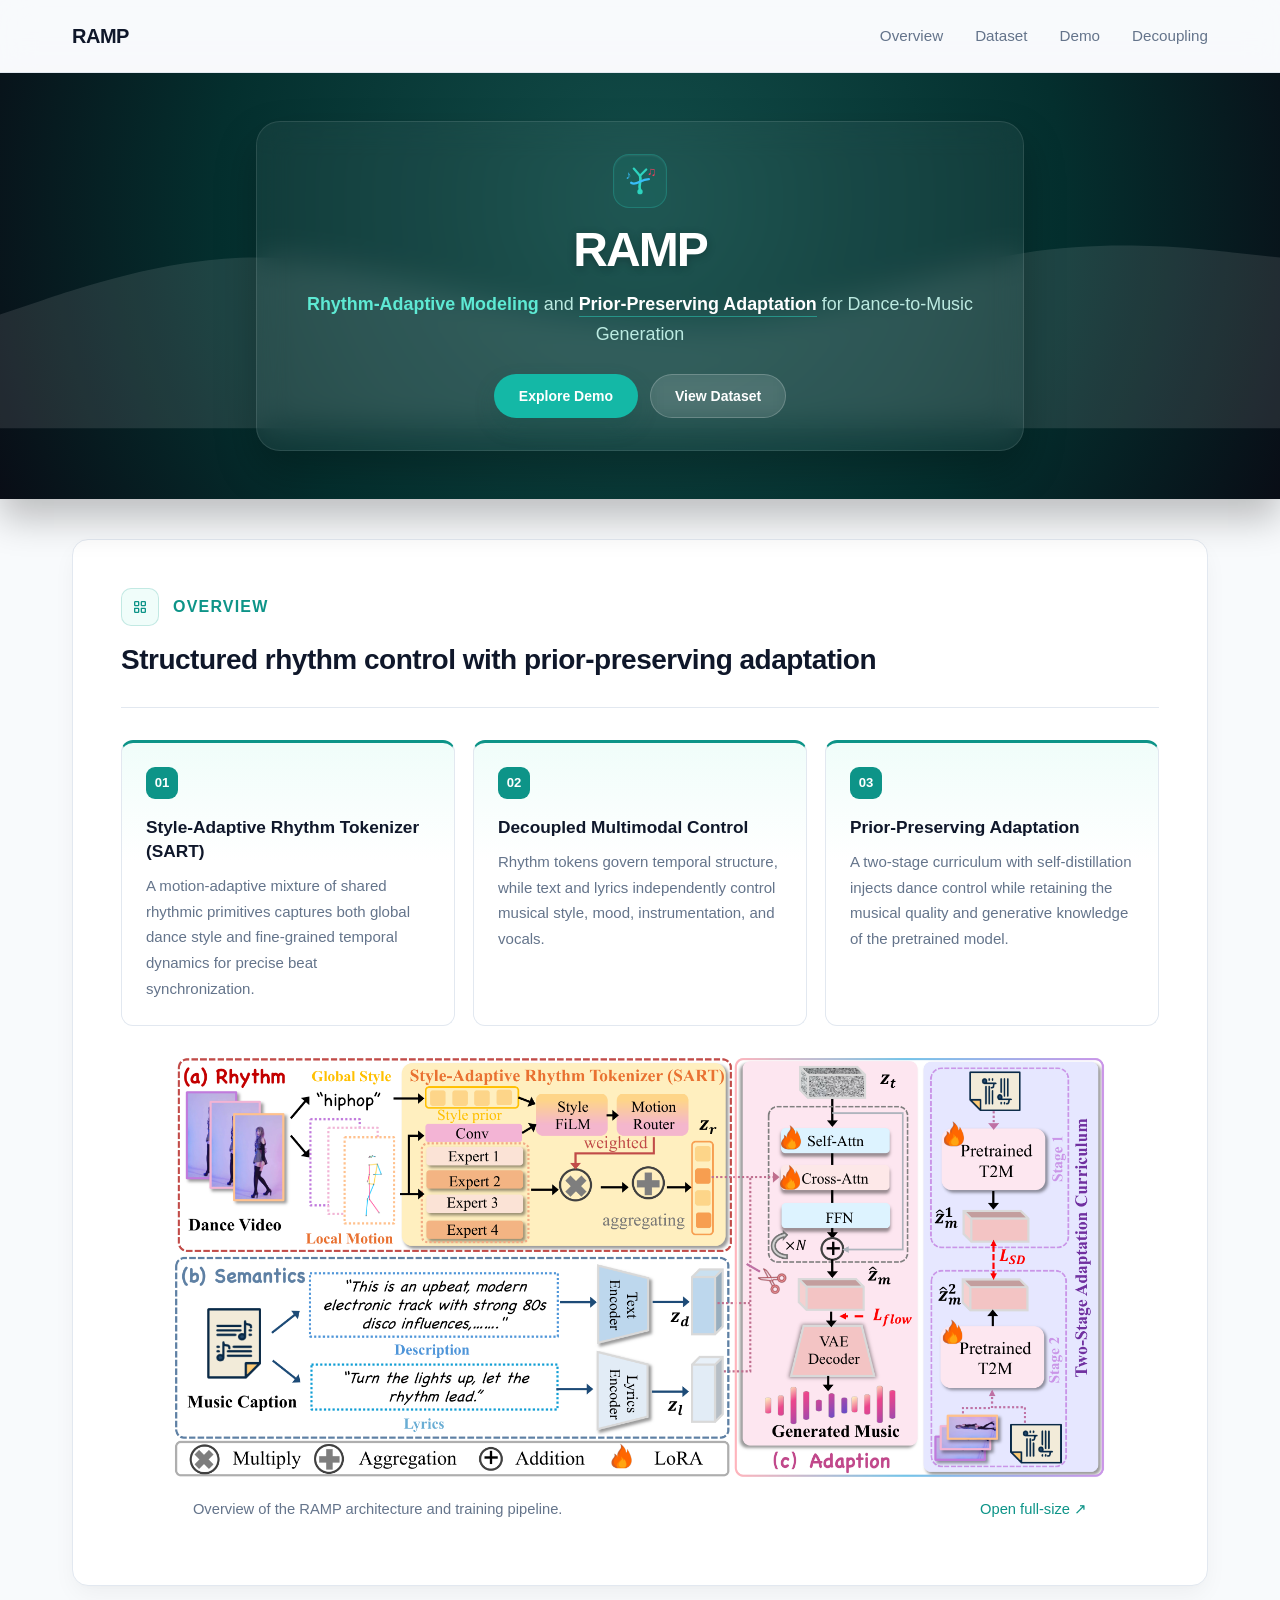
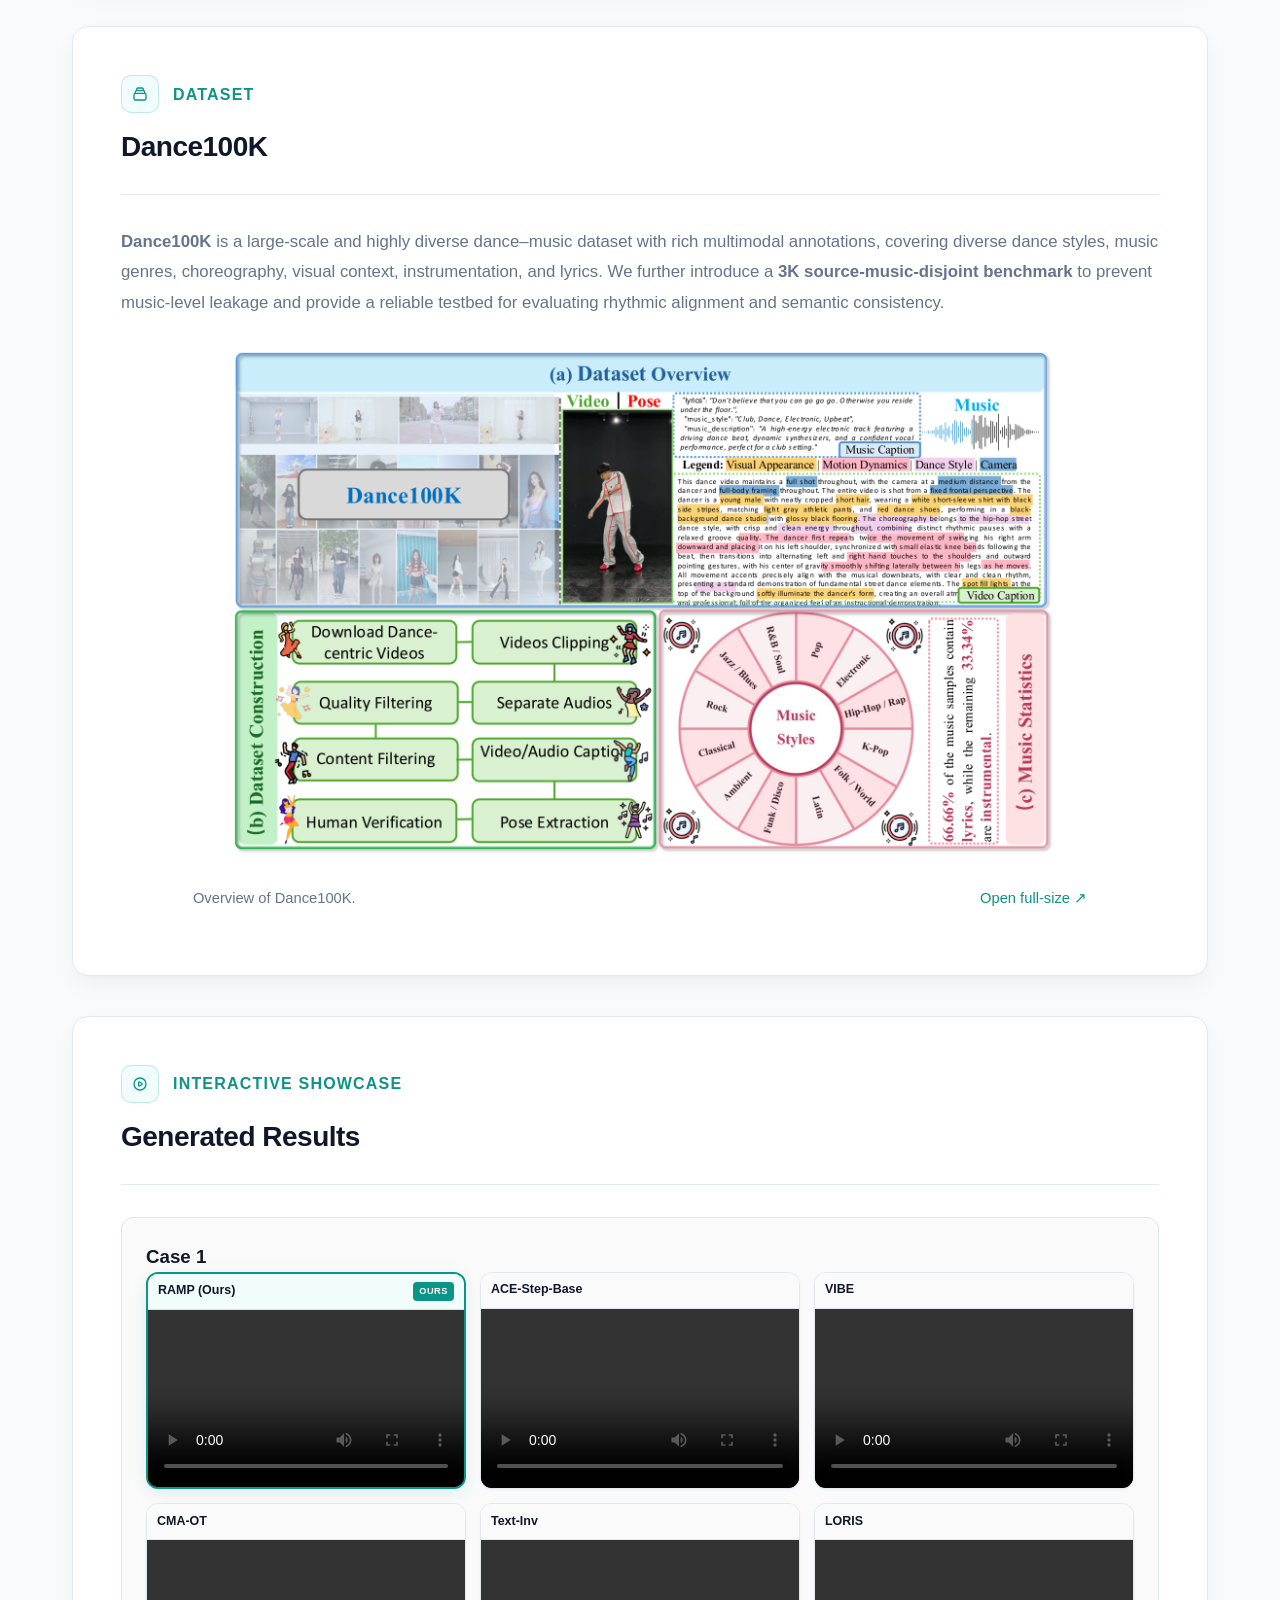
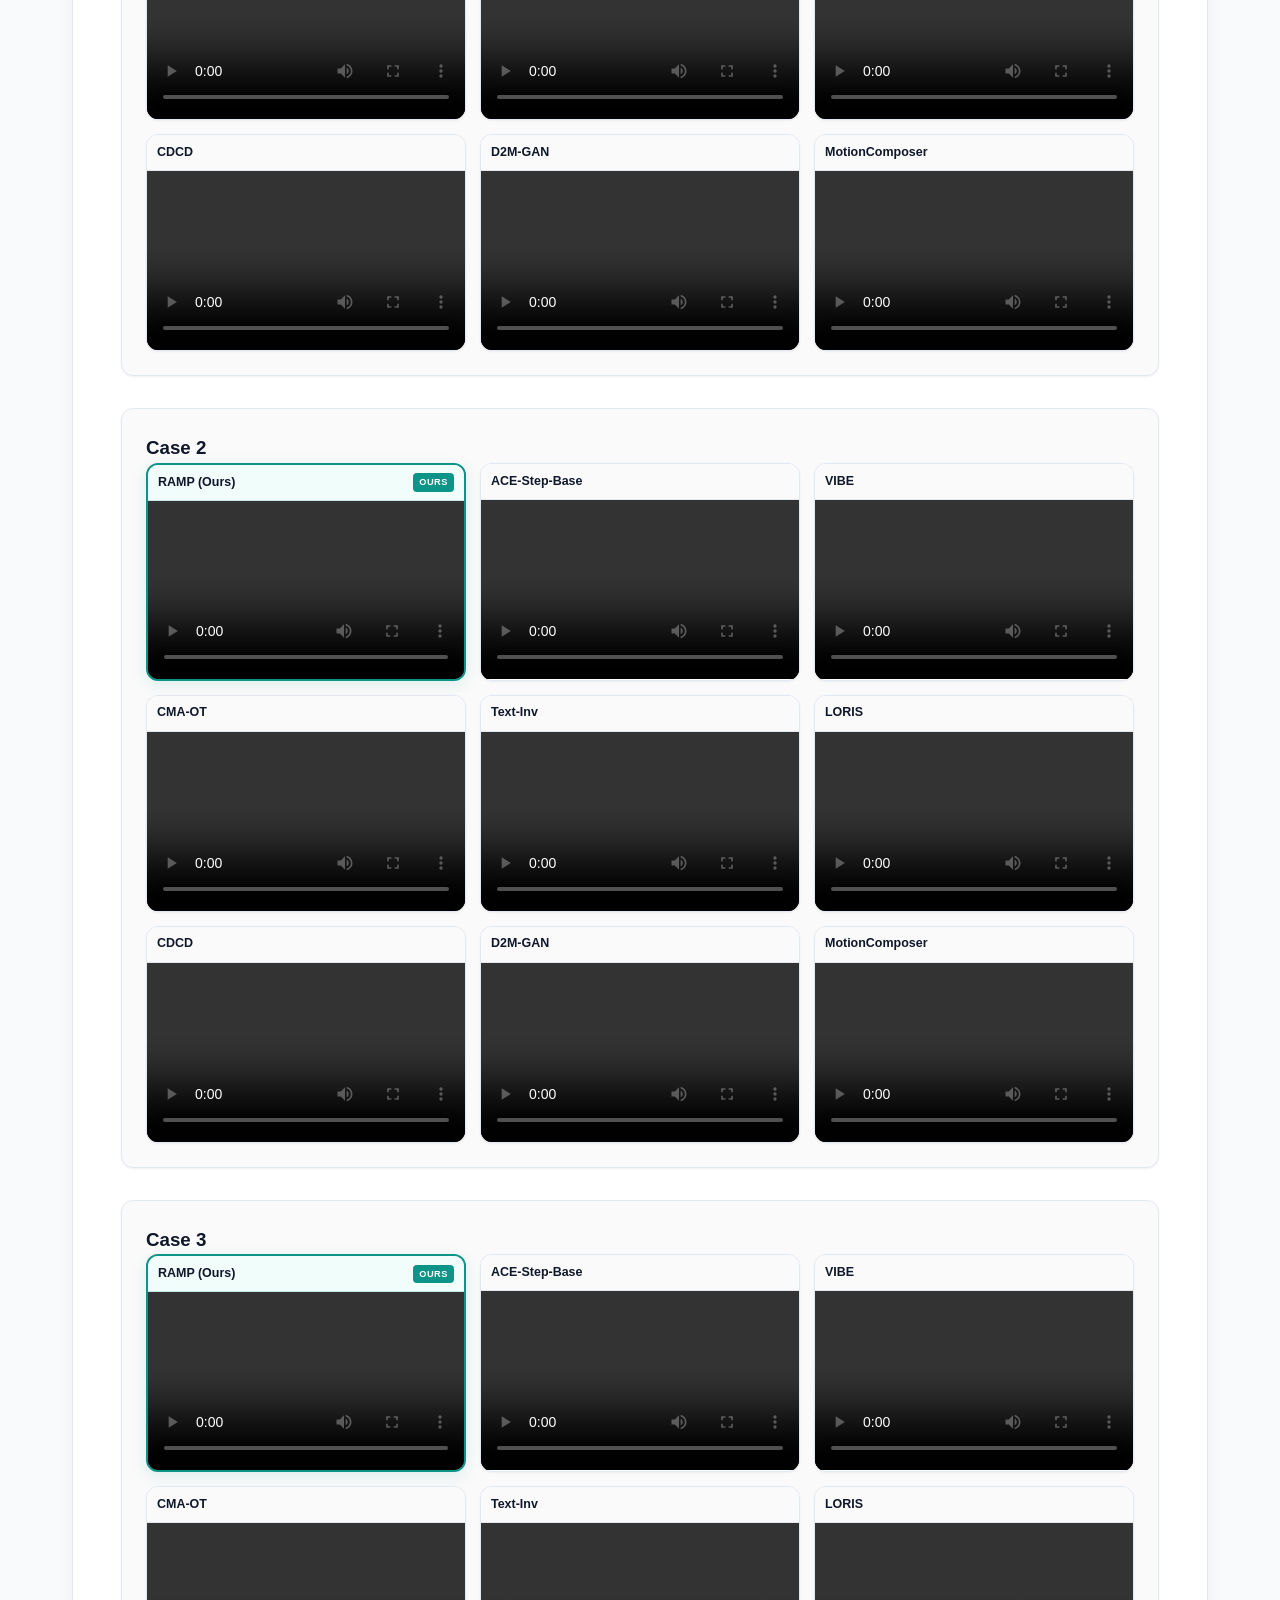
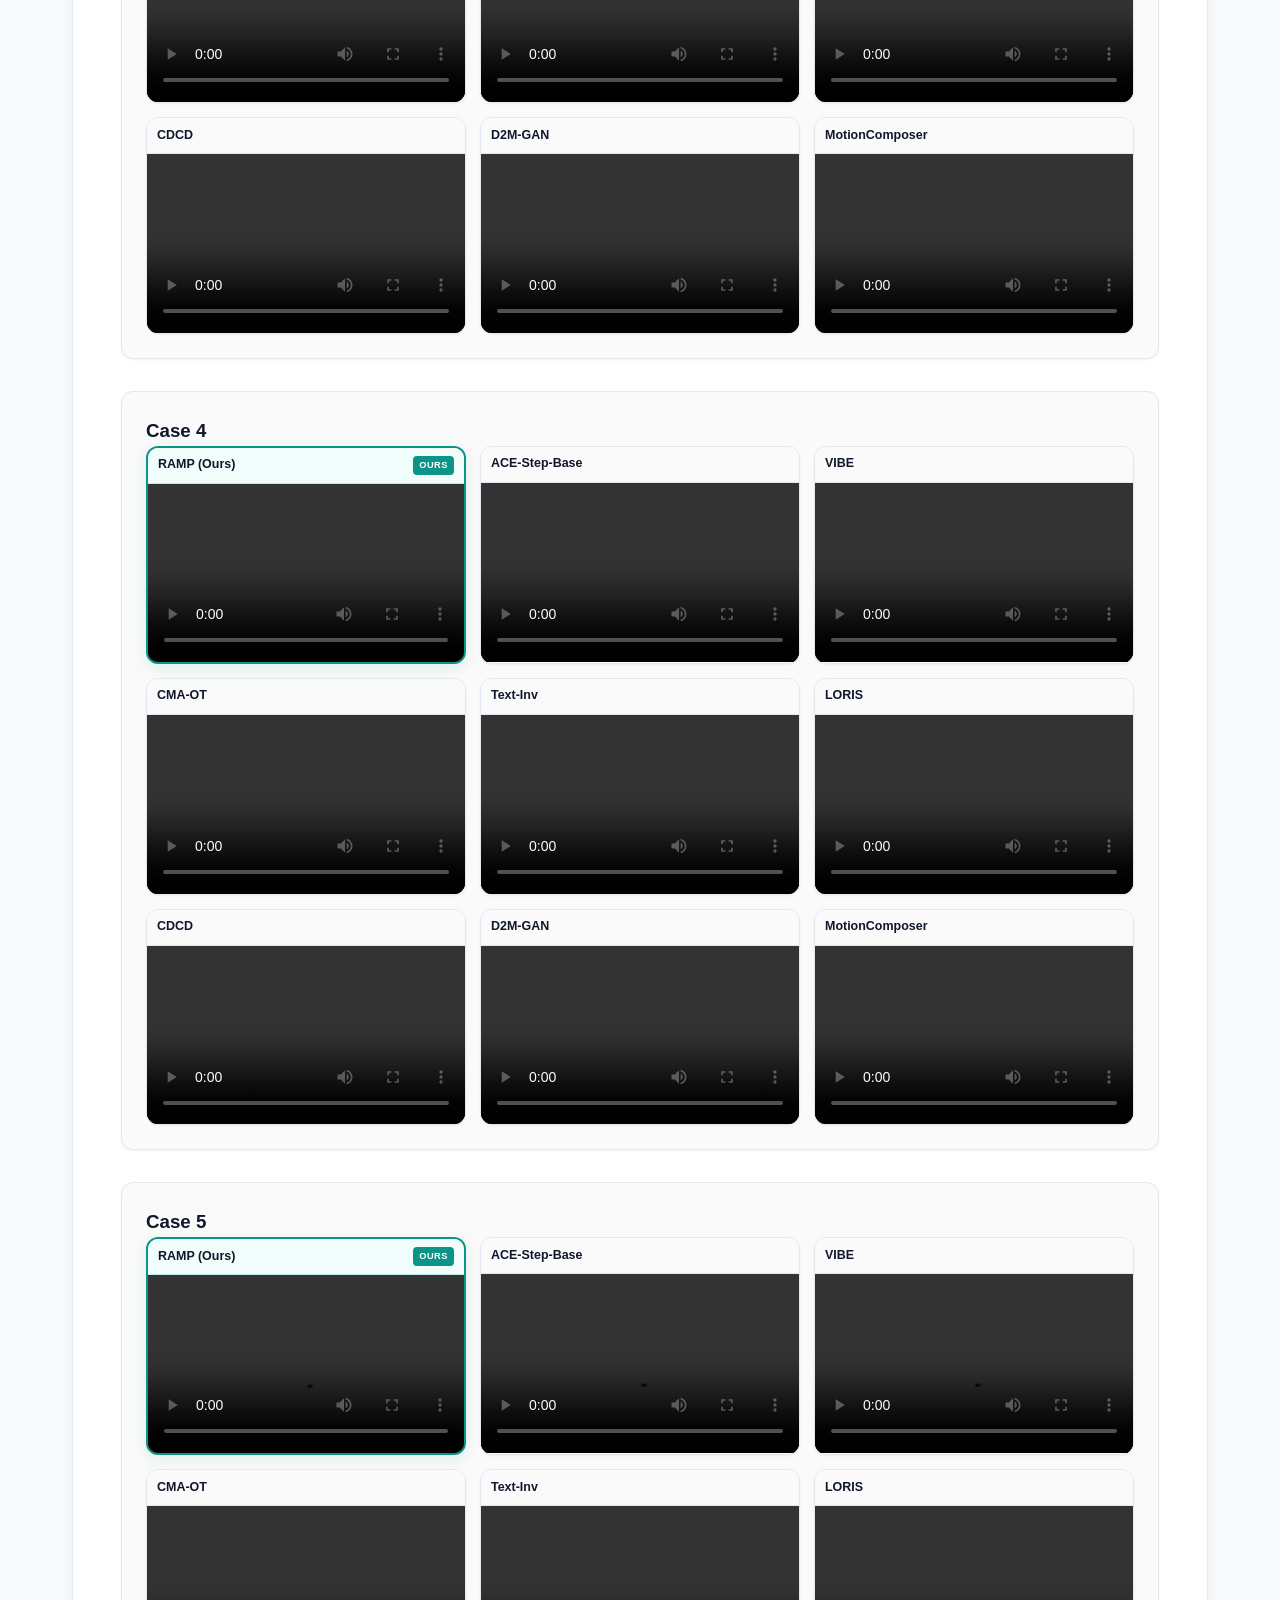
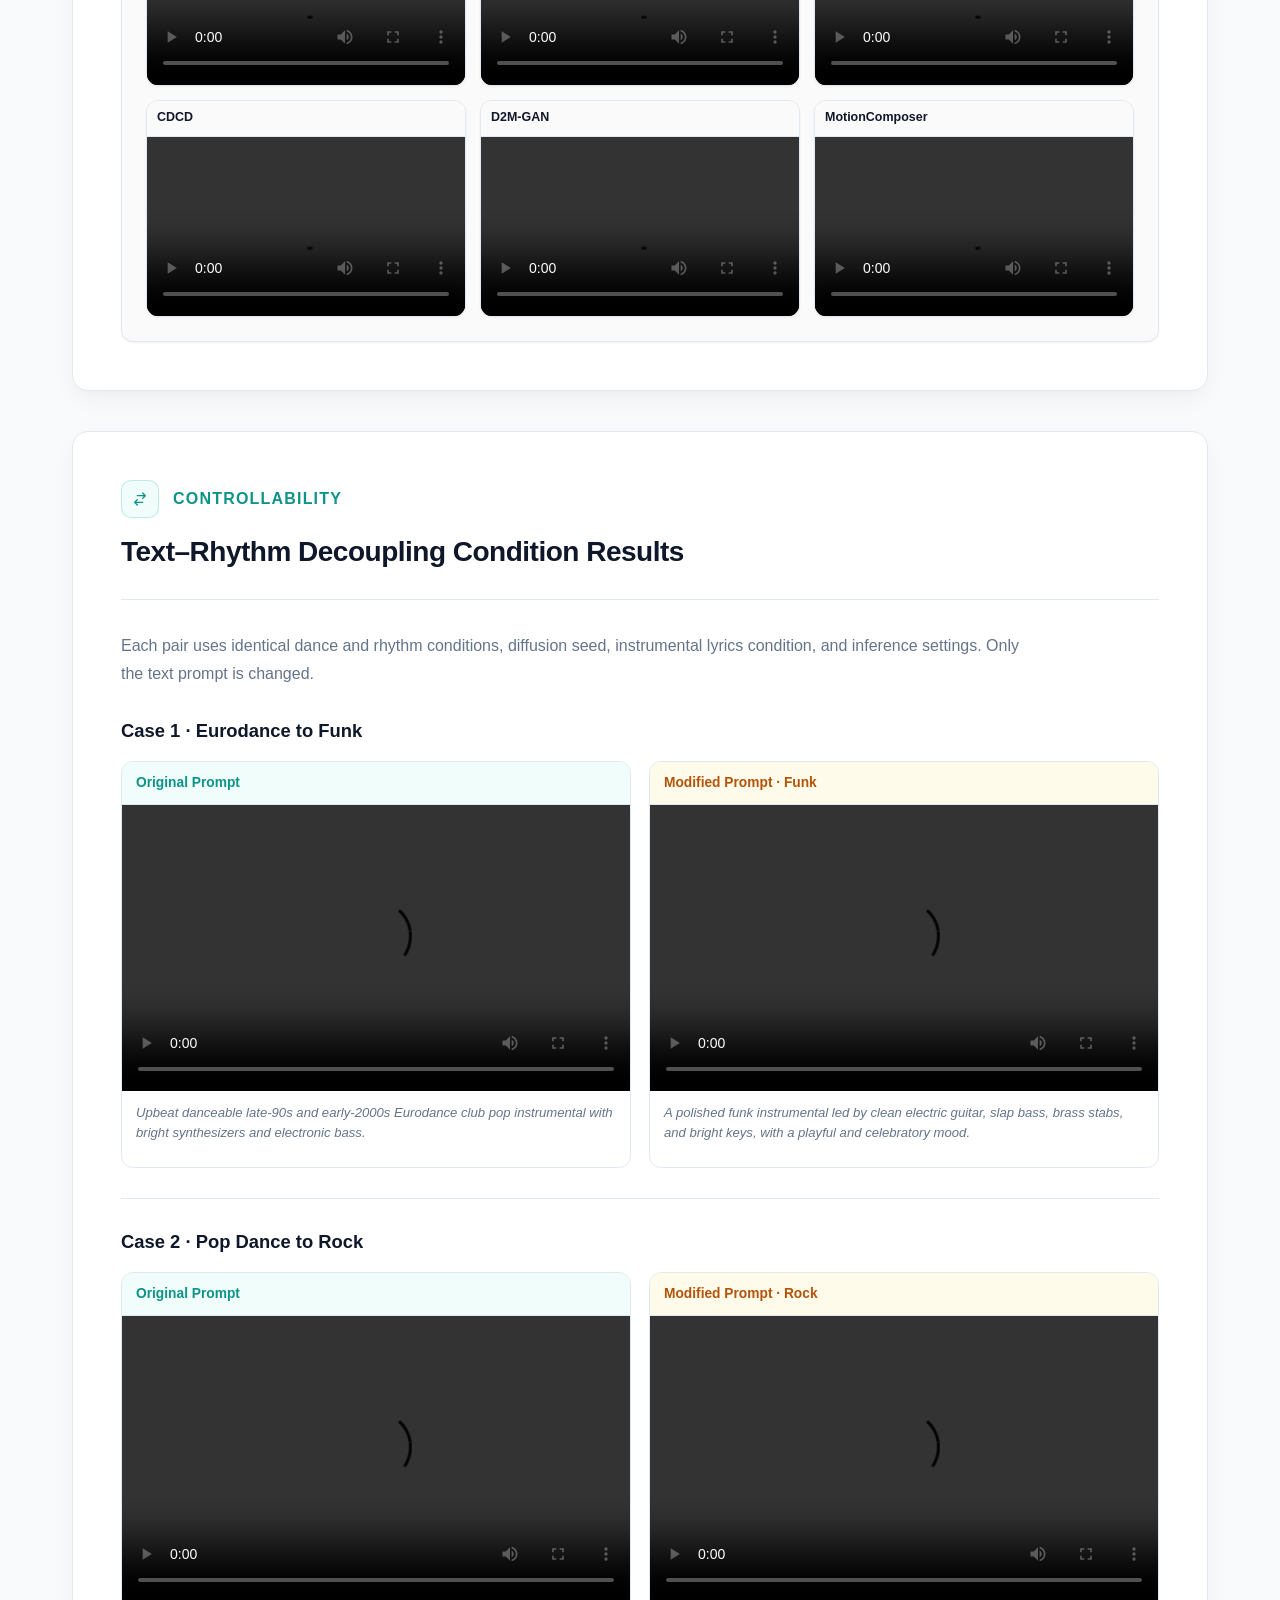
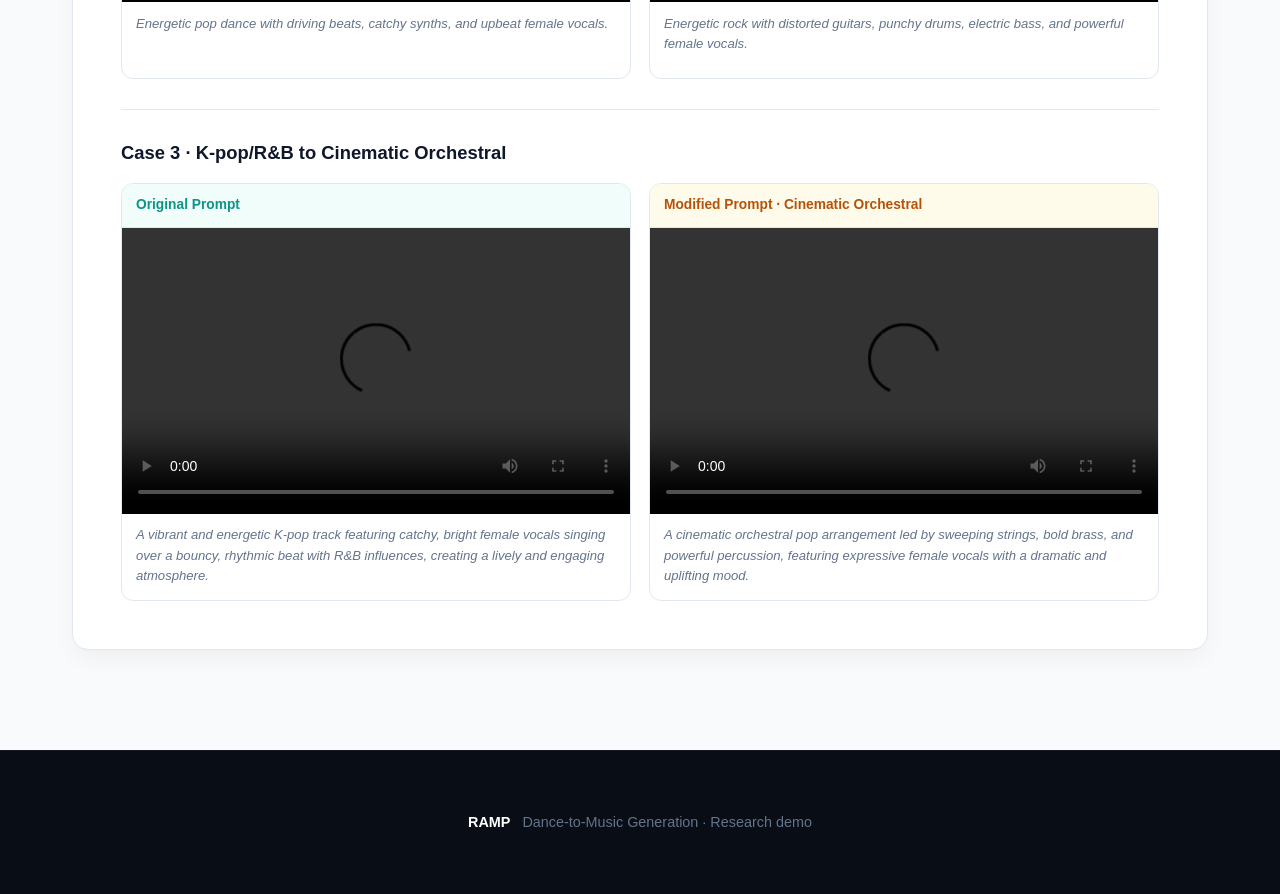
==== commit 4af4272a: "Add files via upload" ====
--- a/index.html
+++ b/index.html
@@ -687,19 +687,19 @@
   </nav>
 
   <!-- 头图区 -->
-  <header id="top" class="relative text-white py-12 md:py-16 shadow-2xl overflow-hidden" style="background: radial-gradient(circle at 50% 30%, #134e4a 0%, #042f2e 60%, #090d16 100%);">
-    <div class="absolute inset-0 opacity-10 pointer-events-none">
-      <svg class="w-full h-full" viewBox="0 0 1440 320" xmlns="http://www.w3.org/2000/svg">
+  <header id="top" class="hero">
+    <div class="hero-wave">
+      <svg viewBox="0 0 1440 320" xmlns="http://www.w3.org/2000/svg">
         <path fill="#ffffff" d="M0,192L48,176C96,160,192,128,288,128C384,128,480,160,576,181.3C672,203,768,213,864,197.3C960,181,1056,139,1152,122.7C1248,107,1344,117,1392,122.7L1440,128L1440,320L0,320Z"></path>
       </svg>
     </div>
 
-    <div class="max-w-[1200px] mx-auto px-8 relative z-10 flex flex-col items-center">
-      <div class="bg-white/5 backdrop-blur-xl p-6 md:p-8 rounded-[1.5rem] border border-white/10 shadow-2xl text-center max-w-3xl w-full transition-all hover:border-white/20">
+    <div class="hero-container">
+      <div class="hero-card">
         
         <!-- 图标区：采用方案一标准现代 SVG 容器 -->
-        <div class="flex justify-center items-center gap-3 mb-4">
-          <div class="p-2.5 bg-teal-500/10 rounded-2xl border border-teal-400/25 shadow-inner flex items-center justify-center">
+        <div class="hero-icon-row">
+          <div class="hero-icon">
             <svg width="32" height="32" viewBox="0 0 36 36" fill="none" xmlns="http://www.w3.org/2000/svg">
               <circle cx="18" cy="30" r="3" fill="#2dd4bf"/>
               <path d="M18 12 C20 18 16 22 18 28" stroke="#2dd4bf" stroke-width="3" stroke-linecap="round"/>
@@ -712,21 +712,21 @@
           </div>
         </div>
 
-        <h1 class="text-4xl md:text-5xl font-black mb-3 tracking-tight text-white drop-shadow-md">
+        <h1 class="hero-title">
           RAMP
         </h1>
         
-        <p class="text-base md:text-lg font-light leading-relaxed text-teal-100/90 max-w-3xl mx-auto mb-6">
-          <span class="text-teal-300 font-semibold">Rhythm-Adaptive Modeling</span> and 
-          <span class="font-bold text-white border-b border-teal-400/50 pb-0.5">Prior-Preserving Adaptation</span> for Dance-to-Music Generation
+        <p class="hero-subtitle">
+          <span class="hero-subtitle-primary">Rhythm-Adaptive Modeling</span> and
+          <span class="hero-subtitle-strong">Prior-Preserving Adaptation</span> for Dance-to-Music Generation
         </p>
 
         <!-- 页面导航按钮 -->
-        <div class="flex justify-center gap-3 flex-wrap">
-          <a class="inline-flex items-center justify-center px-6 py-2.5 rounded-full font-semibold text-sm bg-teal-500 text-white shadow-lg shadow-teal-900/30 hover:bg-teal-600 transition-all transform hover:-translate-y-0.5" href="#generation">
+        <div class="hero-actions">
+          <a class="hero-button hero-button-primary" href="#generation">
             Explore Demo
           </a>
-          <a class="inline-flex items-center justify-center px-6 py-2.5 rounded-full font-semibold text-sm bg-white/10 text-white border border-white/20 backdrop-blur-md hover:bg-white/20 transition-all transform hover:-translate-y-0.5" href="#results">
+          <a class="hero-button hero-button-secondary" href="#results">
             View Dataset
           </a>
         </div>
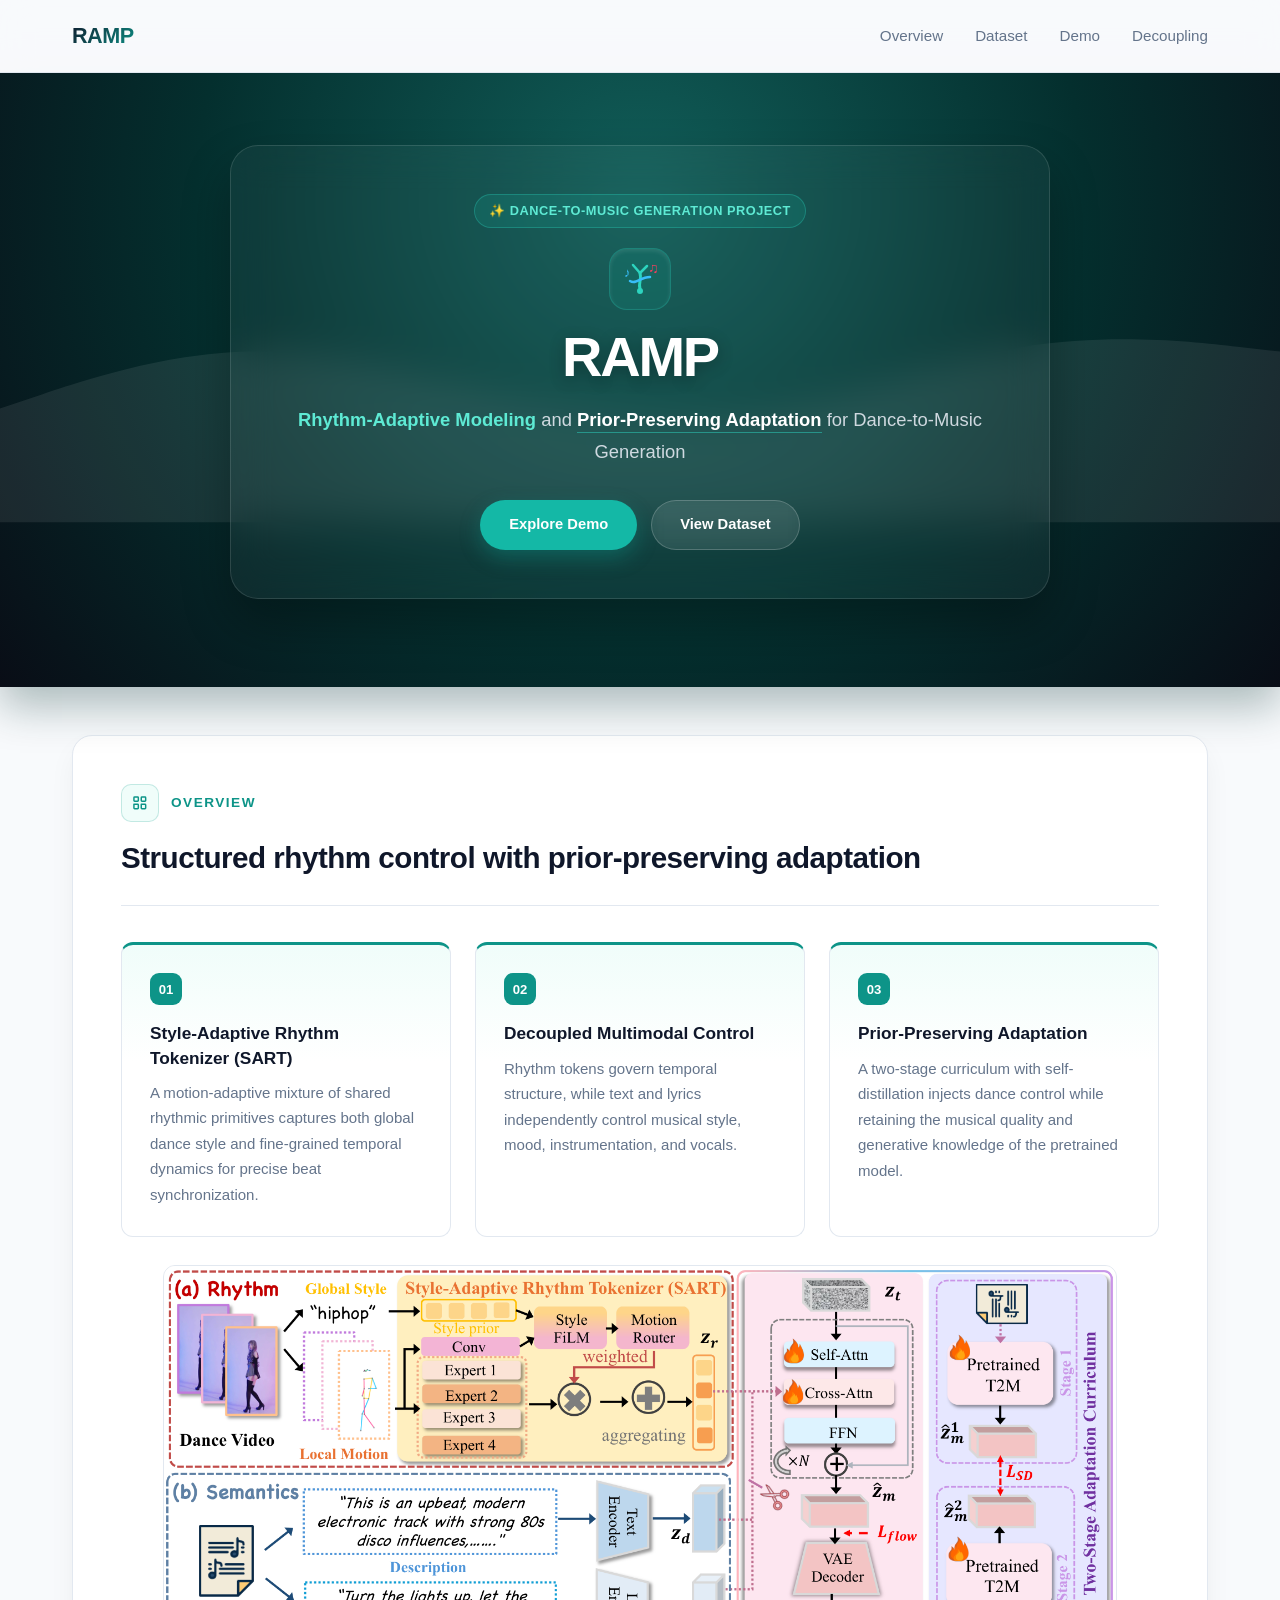
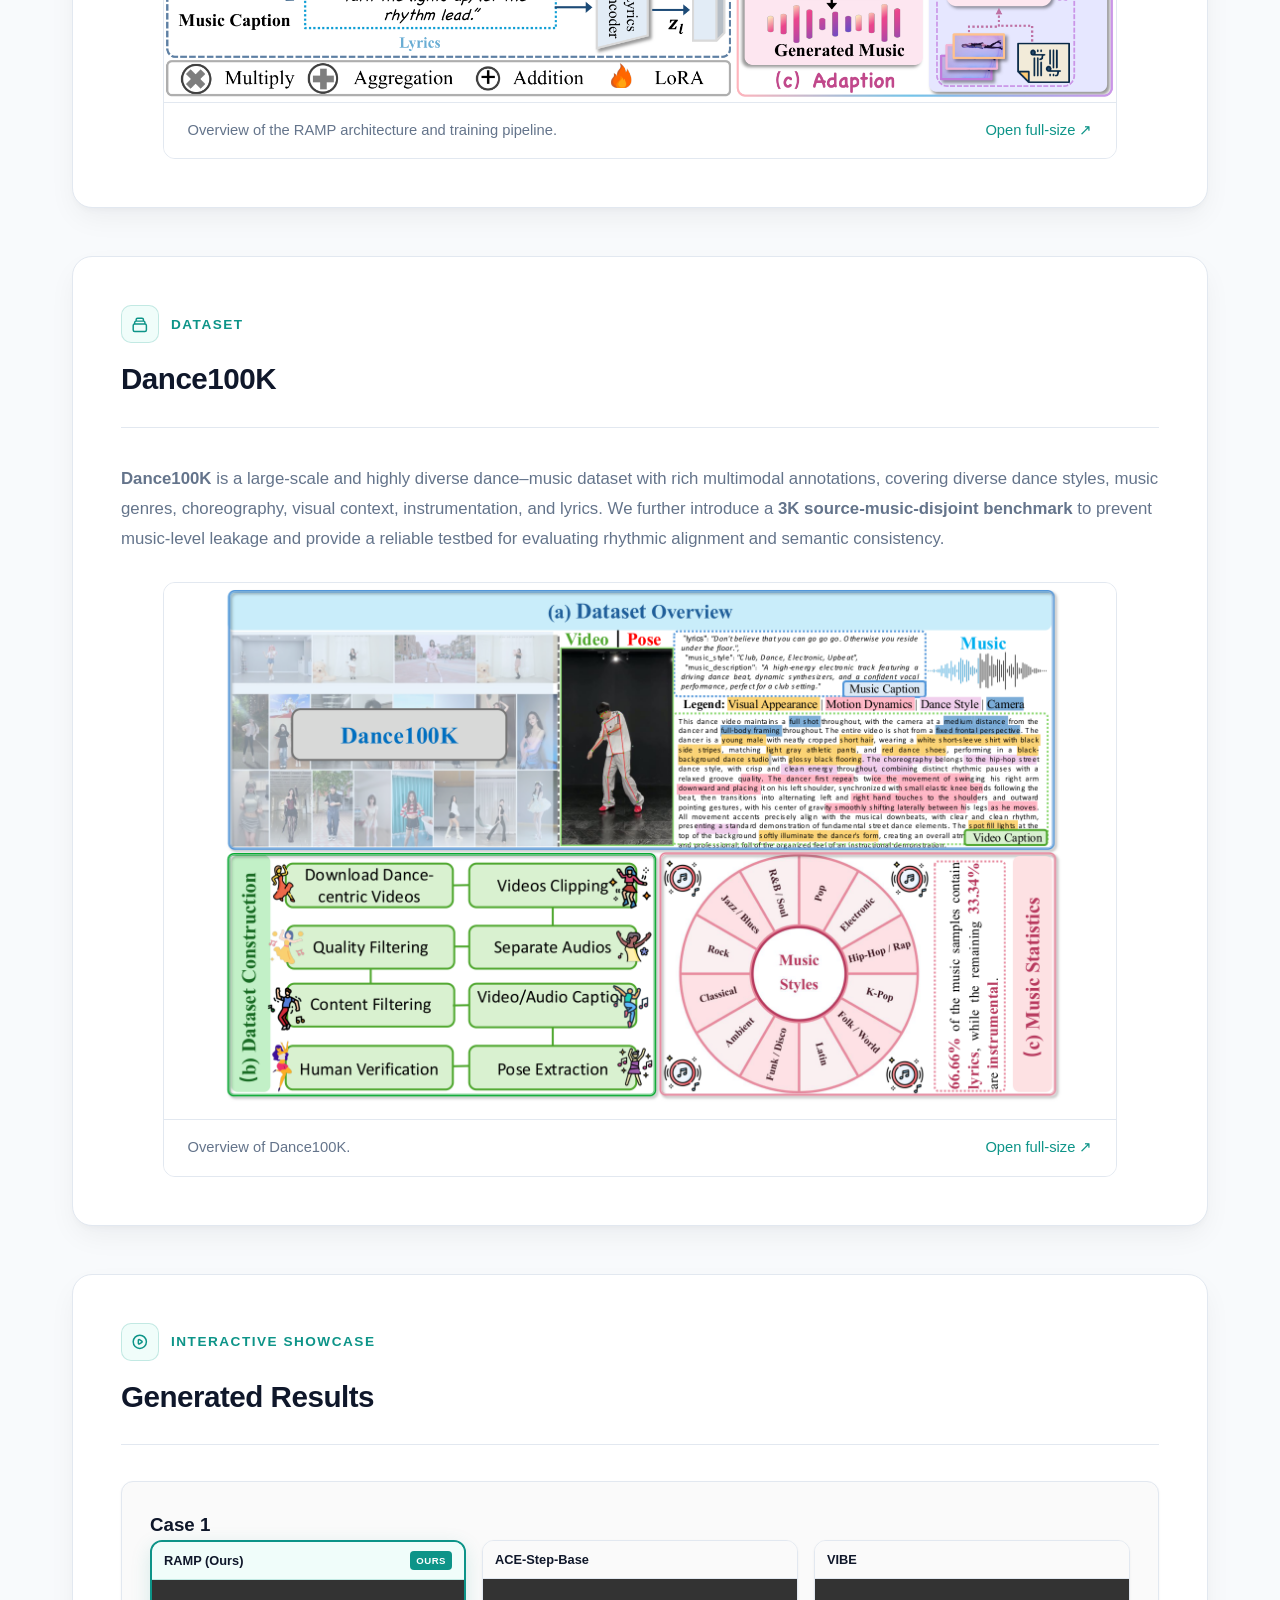
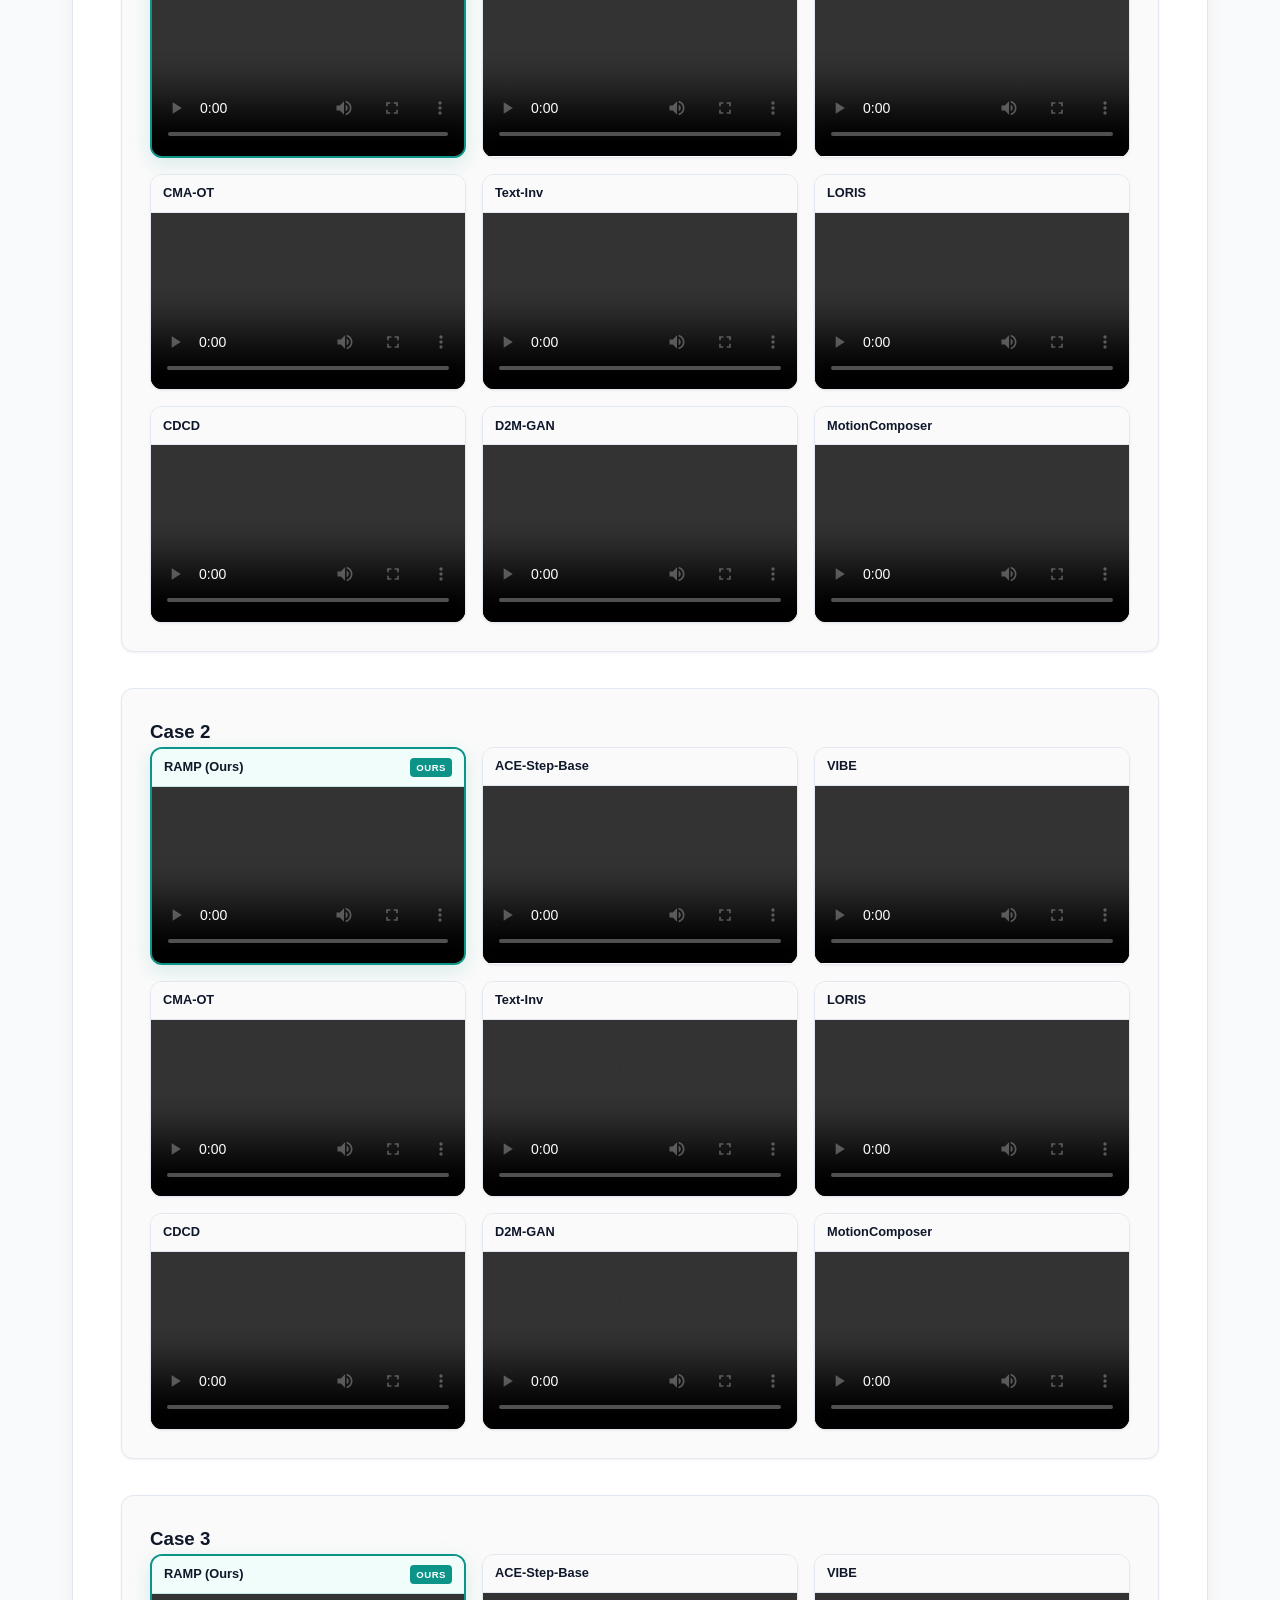
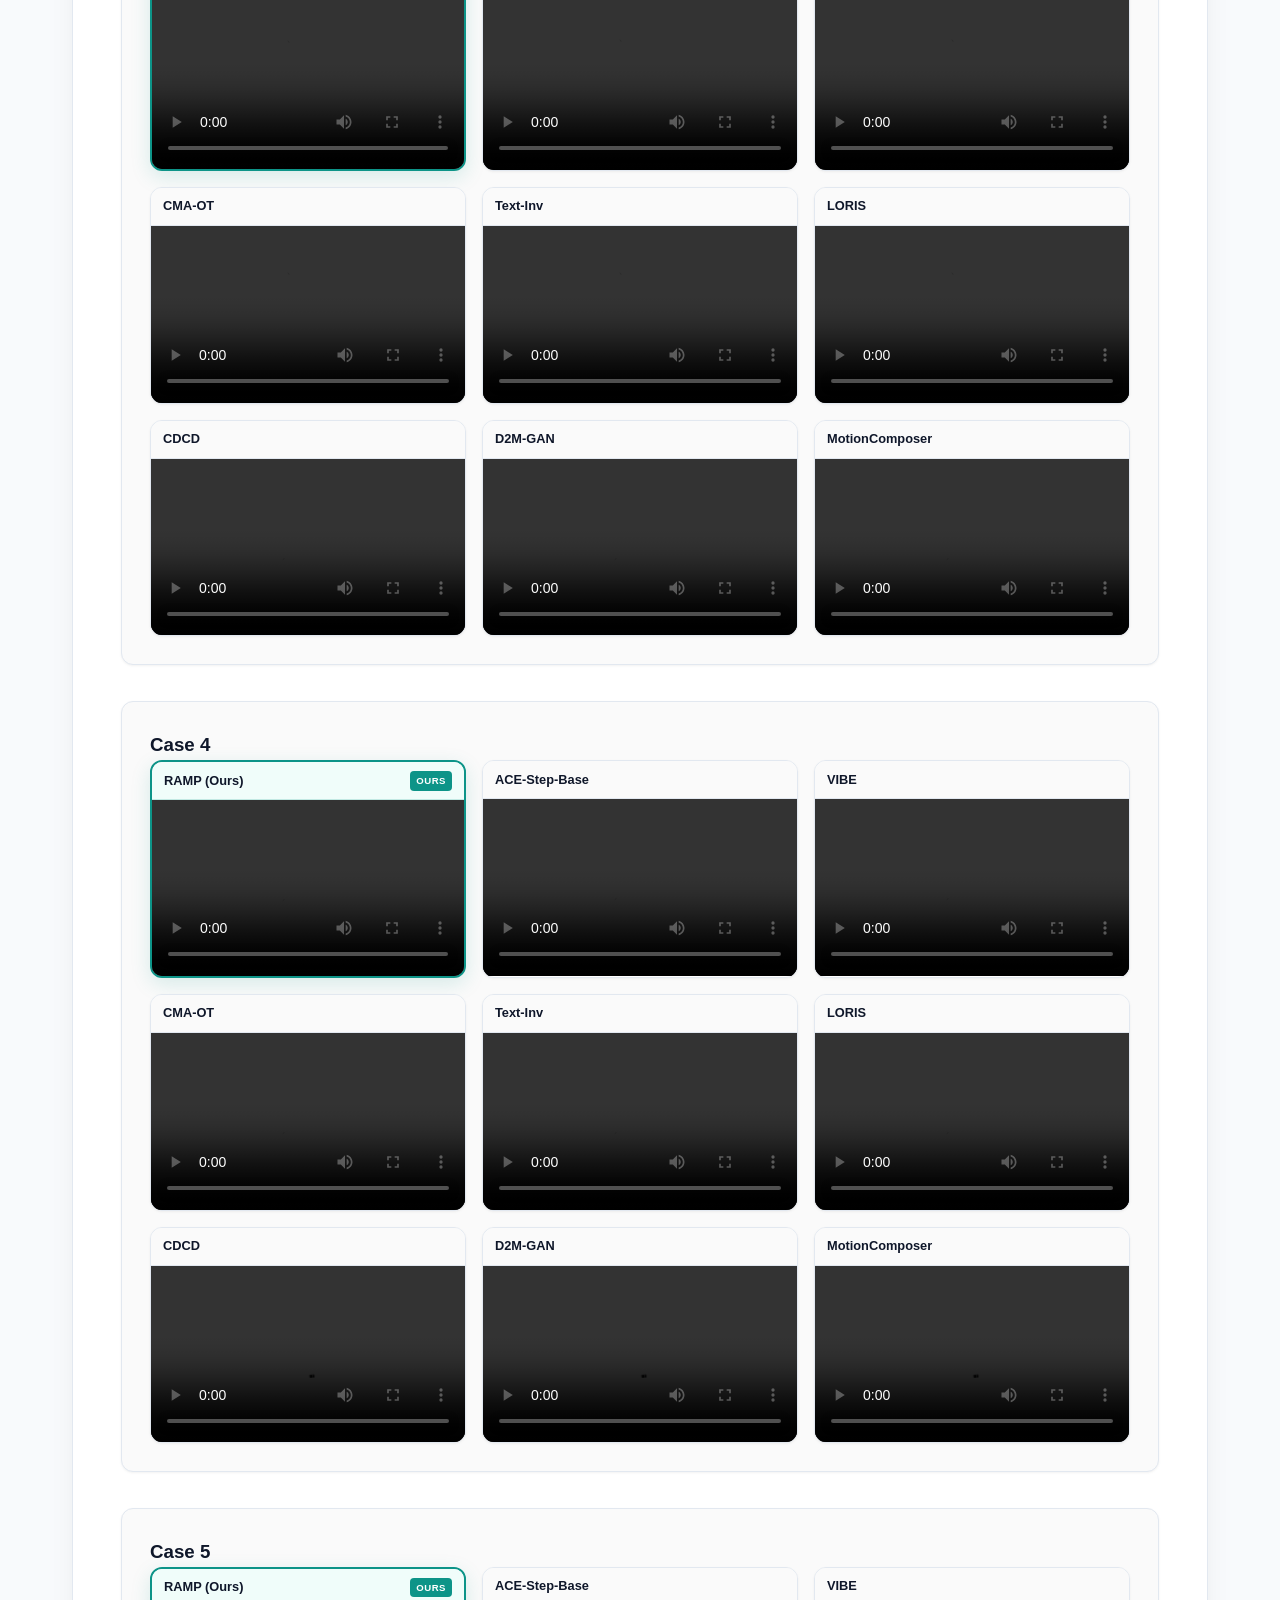
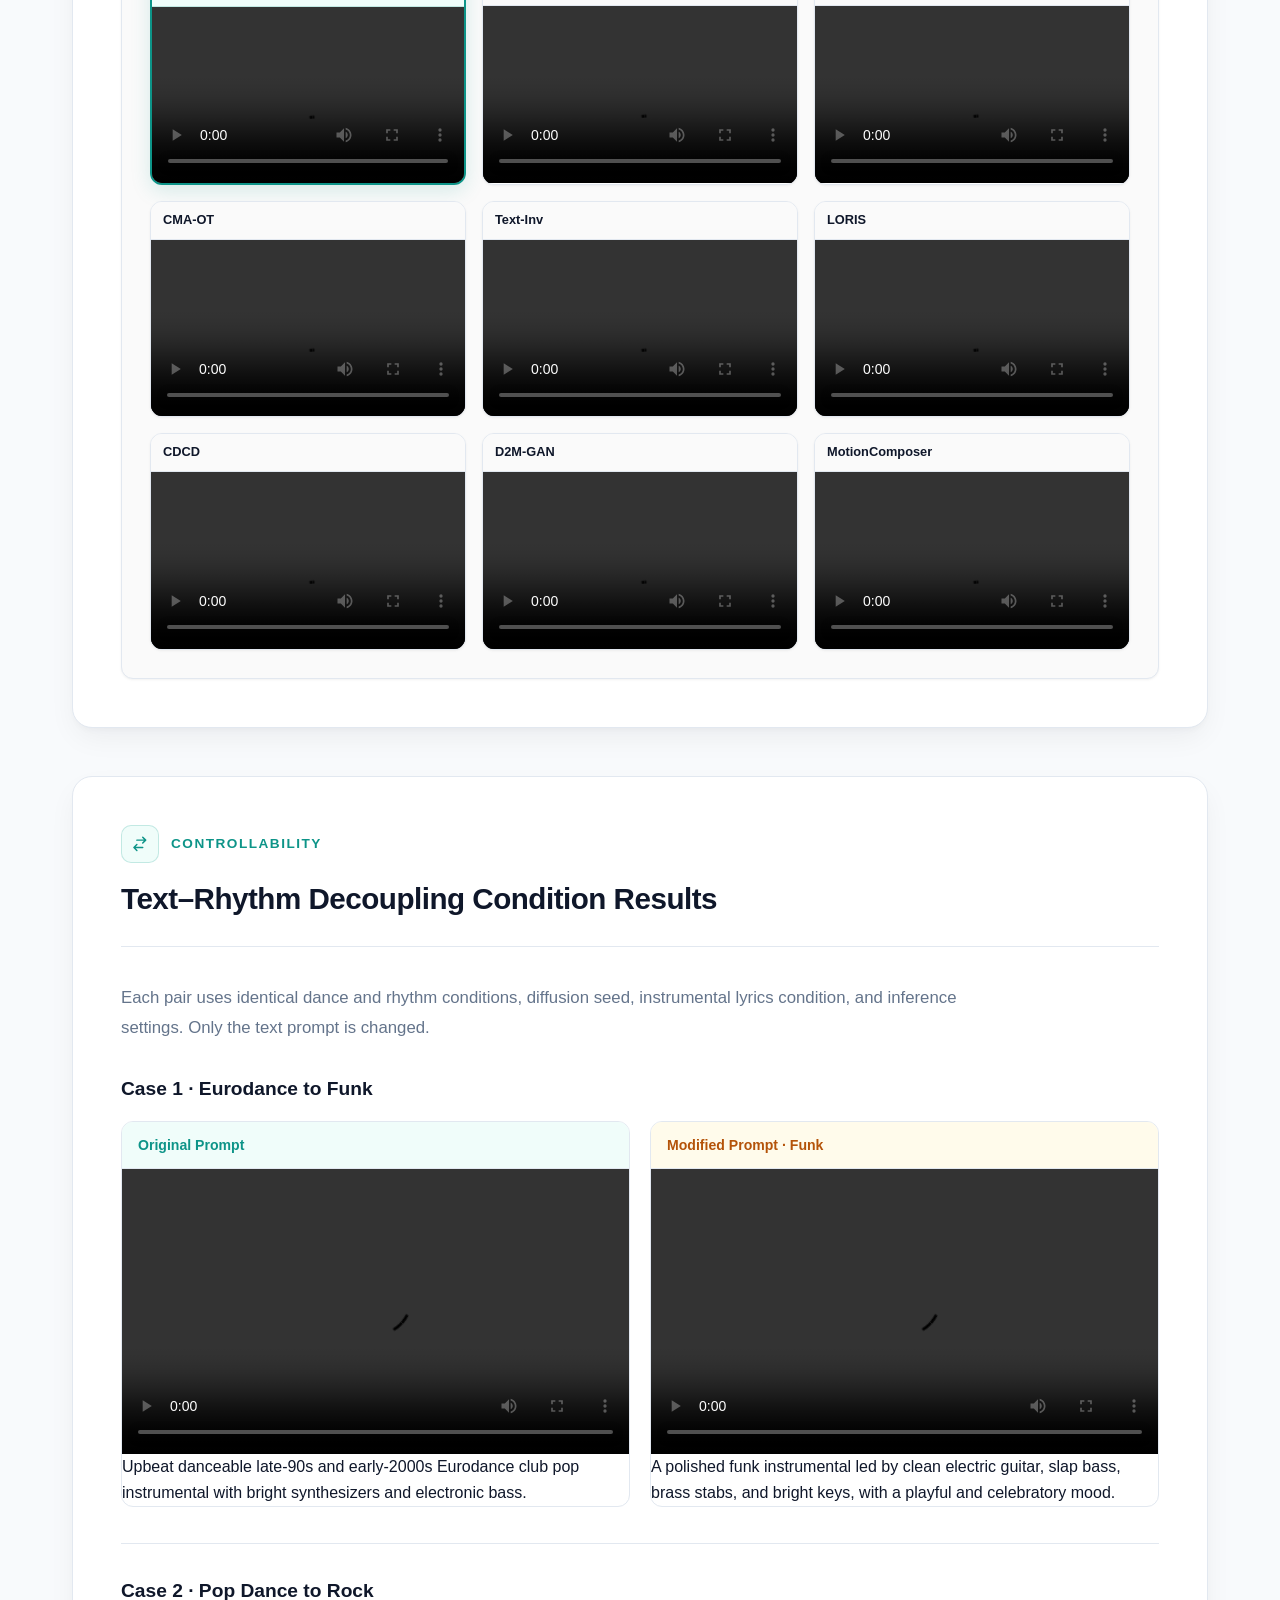
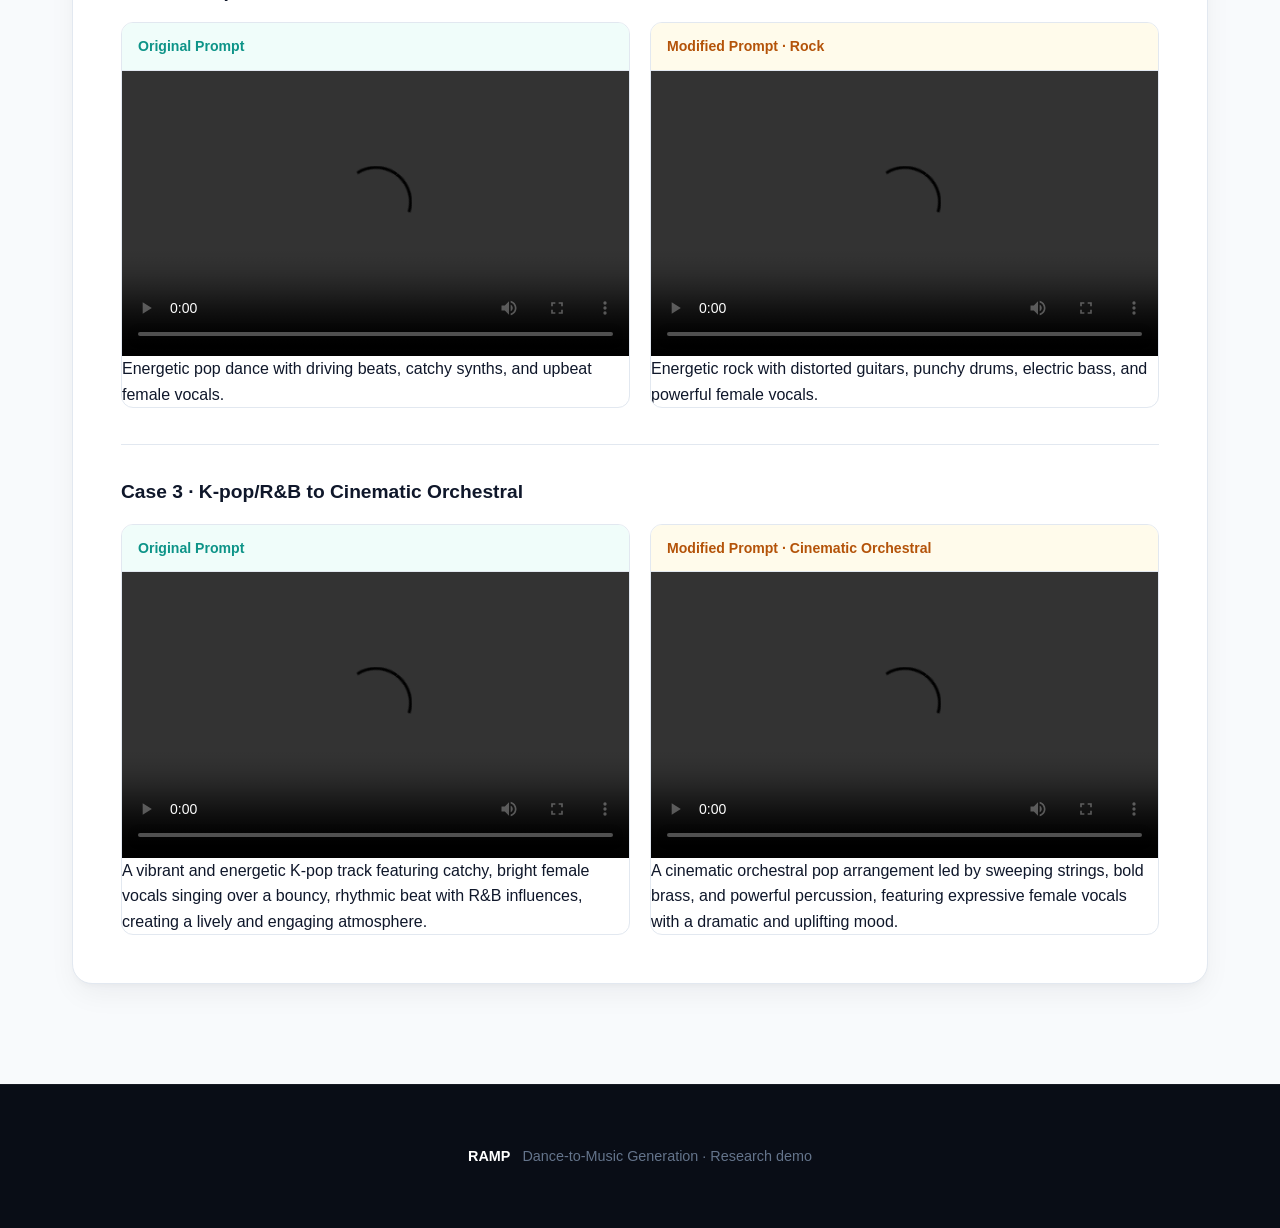
==== commit 1c1675a9: "Update index.html" ====
--- a/index.html
+++ b/index.html
@@ -20,11 +20,11 @@
       --border-color: #E2E8F0;     
       
       --shadow-sm: 0 1px 3px rgba(0, 0, 0, 0.04), 0 1px 2px rgba(0, 0, 0, 0.02);
-      --shadow-md: 0 10px 25px -3px rgba(0, 0, 0, 0.05), 0 4px 6px -4px rgba(0, 0, 0, 0.02);
-      --shadow-lg: 0 20px 35px -5px rgba(0, 0, 0, 0.08);
+      --shadow-md: 0 12px 30px -4px rgba(15, 23, 42, 0.06), 0 4px 6px -2px rgba(15, 23, 42, 0.03);
+      --shadow-lg: 0 20px 40px -6px rgba(15, 23, 42, 0.1);
       
       --max-width: 1200px;         
-      --radius-lg: 16px;
+      --radius-lg: 20px;
       --radius-md: 12px;
     }
 
@@ -56,16 +56,7 @@
       color: var(--primary-hover);
     }
 
-    .topbar-container {
-      max-width: var(--max-width);
-      margin: 0 auto;
-      padding: 0 32px;
-      display: flex;
-      justify-content: space-between;
-      align-items: center;
-      height: 72px;
-    }
-
+    /* 顶部导航栏 */
     .topbar {
       position: sticky;
       top: 0;
@@ -76,11 +67,24 @@
       z-index: 1000;
     }
 
+    .topbar-container {
+      max-width: var(--max-width);
+      margin: 0 auto;
+      padding: 0 32px;
+      display: flex;
+      justify-content: space-between;
+      align-items: center;
+      height: 72px;
+    }
+
     .wordmark {
-      font-weight: 700;
-      font-size: 1.25rem;
+      font-weight: 800;
+      font-size: 1.35rem;
       letter-spacing: -0.5px;
       color: var(--text-main);
+      background: linear-gradient(135deg, #0F172A 0%, #0D9488 100%);
+      -webkit-background-clip: text;
+      -webkit-text-fill-color: transparent;
     }
 
     .nav-links {
@@ -99,19 +103,20 @@
       color: var(--primary);
     }
 
+    /* 重点优化：Hero 区域 (Title) */
     .hero {
       position: relative;
-      padding: 48px 0;
+      padding: 72px 0 88px;
       overflow: hidden;
       color: #ffffff;
-      background: radial-gradient(circle at 50% 30%, #134e4a 0%, #042f2e 60%, #090d16 100%);
-      box-shadow: 0 20px 35px rgba(0, 0, 0, 0.24);
+      background: radial-gradient(circle at 50% 20%, #115e59 0%, #042f2e 55%, #090d16 100%);
+      box-shadow: 0 20px 40px rgba(4, 47, 46, 0.3);
     }
 
     .hero-wave {
       position: absolute;
       inset: 0;
-      opacity: 0.1;
+      opacity: 0.08;
       pointer-events: none;
     }
 
@@ -133,19 +138,36 @@
 
     .hero-card {
       width: 100%;
-      max-width: 768px;
-      padding: 32px;
-      border: 1px solid rgba(255, 255, 255, 0.1);
-      border-radius: 24px;
-      background: rgba(255, 255, 255, 0.05);
-      box-shadow: 0 20px 40px rgba(0, 0, 0, 0.25);
-      backdrop-filter: blur(16px);
+      max-width: 820px;
+      padding: 48px 40px;
+      border: 1px solid rgba(255, 255, 255, 0.12);
+      border-radius: 28px;
+      background: rgba(255, 255, 255, 0.04);
+      box-shadow: 0 24px 48px rgba(0, 0, 0, 0.3);
+      backdrop-filter: blur(20px);
       text-align: center;
-      transition: border-color 0.2s ease;
+      transition: border-color 0.3s ease;
     }
 
     .hero-card:hover {
-      border-color: rgba(255, 255, 255, 0.2);
+      border-color: rgba(45, 212, 191, 0.3);
+    }
+
+    /* 顶部小徽章 */
+    .hero-badge {
+      display: inline-flex;
+      align-items: center;
+      gap: 8px;
+      padding: 6px 14px;
+      margin-bottom: 20px;
+      background: rgba(20, 184, 166, 0.15);
+      border: 1px solid rgba(45, 212, 191, 0.3);
+      border-radius: 999px;
+      color: #5eead4;
+      font-size: 0.8rem;
+      font-weight: 600;
+      letter-spacing: 0.5px;
+      text-transform: uppercase;
     }
 
     .hero-icon-row {
@@ -159,30 +181,30 @@
       display: flex;
       align-items: center;
       justify-content: center;
-      padding: 10px;
+      padding: 12px;
       border: 1px solid rgba(45, 212, 191, 0.25);
-      border-radius: 16px;
-      background: rgba(20, 184, 166, 0.1);
-      box-shadow: inset 0 1px 2px rgba(255, 255, 255, 0.08);
+      border-radius: 18px;
+      background: rgba(20, 184, 166, 0.12);
+      box-shadow: inset 0 2px 4px rgba(255, 255, 255, 0.1);
     }
 
     .hero-title {
-      margin-bottom: 12px;
+      margin-bottom: 16px;
       color: #ffffff;
-      font-size: 3rem;
-      font-weight: 800;
+      font-size: 3.5rem;
+      font-weight: 900;
       letter-spacing: -0.04em;
       line-height: 1.1;
-      text-shadow: 0 2px 8px rgba(0, 0, 0, 0.25);
+      text-shadow: 0 4px 16px rgba(0, 0, 0, 0.3);
     }
 
     .hero-subtitle {
-      max-width: 768px;
-      margin: 0 auto 24px;
-      color: rgba(204, 251, 241, 0.9);
-      font-size: 1.12rem;
+      max-width: 720px;
+      margin: 0 auto 32px;
+      color: rgba(226, 232, 240, 0.9);
+      font-size: 1.15rem;
       font-weight: 300;
-      line-height: 1.7;
+      line-height: 1.75;
     }
 
     .hero-subtitle-primary {
@@ -201,72 +223,74 @@
       display: flex;
       flex-wrap: wrap;
       justify-content: center;
-      gap: 12px;
+      gap: 14px;
     }
 
     .hero-button {
       display: inline-flex;
       align-items: center;
       justify-content: center;
-      padding: 10px 24px;
+      padding: 12px 28px;
       border: 1px solid transparent;
       border-radius: 999px;
-      font-size: 0.875rem;
+      font-size: 0.92rem;
       font-weight: 600;
-      transition: background 0.2s ease, transform 0.2s ease;
+      transition: all 0.2s cubic-bezier(0.4, 0, 0.2, 1);
     }
 
     .hero-button:hover {
-      color: #ffffff;
       transform: translateY(-2px);
     }
 
     .hero-button-primary {
       color: #ffffff;
       background: #14b8a6;
-      box-shadow: 0 10px 20px rgba(19, 78, 74, 0.3);
+      box-shadow: 0 8px 20px rgba(13, 148, 136, 0.4);
     }
 
     .hero-button-primary:hover {
       background: #0d9488;
+      box-shadow: 0 12px 24px rgba(13, 148, 136, 0.5);
     }
 
     .hero-button-secondary {
       border-color: rgba(255, 255, 255, 0.2);
       color: #ffffff;
-      background: rgba(255, 255, 255, 0.1);
+      background: rgba(255, 255, 255, 0.08);
       backdrop-filter: blur(8px);
     }
 
     .hero-button-secondary:hover {
-      background: rgba(255, 255, 255, 0.2);
-    }
-
+      background: rgba(255, 255, 255, 0.15);
+      border-color: rgba(255, 255, 255, 0.35);
+    }
+
+    /* 主体布局 */
     main {
       max-width: var(--max-width);
       margin: 0 auto;
       padding: 0 32px 100px;
     }
 
-    /* 大板块外部边界框 */
     .content-section {
       background: var(--card-bg);
       border: 1px solid var(--border-color);
       border-radius: var(--radius-lg);
       padding: 48px;
-      margin-top: 40px;
+      margin-top: 48px;
       box-shadow: var(--shadow-md);
-      transition: box-shadow 0.3s ease;
+      transition: all 0.3s ease;
     }
 
     .content-section:hover {
       box-shadow: var(--shadow-lg);
+      border-color: #CBD5E1;
     }
 
     .section-header-row {
       display: flex;
       align-items: center;
-      gap: 14px;
+      gap: 12px;
       margin-bottom: 12px;
     }
 
@@ -283,22 +307,22 @@
     }
 
     .section-icon-box svg {
-      width: 1rem;
-      height: 1rem;
+      width: 1.1rem;
+      height: 1.1rem;
     }
 
     .section-label {
-      font-size: 1rem;
+      font-size: 0.85rem;
       font-weight: 700;
       color: var(--primary);
       text-transform: uppercase;
-      letter-spacing: 1.2px;
+      letter-spacing: 1.5px;
       margin: 0;
     }
 
     .content-section h2 {
-      font-size: 1.75rem;
-      font-weight: 600;
+      font-size: 1.85rem;
+      font-weight: 700;
       letter-spacing: -0.5px;
       color: var(--text-main);
     }
@@ -306,18 +330,13 @@
     .section-heading {
       display: flex;
       flex-direction: column;
-      margin-bottom: 32px;
+      margin-bottom: 36px;
       padding-bottom: 24px;
       border-bottom: 1px solid var(--border-color);
     }
 
-    /* Flat section content: the outer section provides the only frame. */
     .section-inner-box {
       position: relative;
-      padding: 0;
-      border: 0;
-      background: transparent;
-      box-shadow: none;
       margin-bottom: 28px;
     }
 
@@ -332,18 +351,25 @@
       margin: 0;
     }
 
+    /* 方法亮点卡片 */
     .method-highlights {
       display: grid;
       grid-template-columns: repeat(3, minmax(0, 1fr));
-      gap: 18px;
+      gap: 24px;
     }
 
     .method-highlight {
-      padding: 24px;
+      padding: 28px;
       border: 1px solid var(--border-color);
       border-top: 3px solid var(--primary);
       border-radius: var(--radius-md);
-      background: linear-gradient(180deg, var(--primary-light) 0%, #ffffff 42%);
+      background: linear-gradient(180deg, var(--primary-light) 0%, #ffffff 40%);
+      transition: transform 0.2s ease, box-shadow 0.2s ease;
+    }
+
+    .method-highlight:hover {
+      transform: translateY(-4px);
+      box-shadow: var(--shadow-sm);
     }
 
     .method-highlight-number {
@@ -375,10 +401,9 @@
     }
 
     .dataset-figure {
-      background: transparent;
-      border: 0;
+      background: #FAFAFA;
+      border: 1px solid var(--border-color);
       border-radius: var(--radius-md);
-      box-shadow: none;
       overflow: hidden;
       width: 100%;
       margin-top: 10px;
@@ -392,33 +417,34 @@
 
     .pipeline-figure,
     .dataset-overview-figure {
-      width: 90%;
+      width: 92%;
       margin-right: auto;
       margin-left: auto;
     }
 
     .dataset-figure figcaption {
-      padding: 16px 20px;
+      padding: 16px 24px;
       font-size: 0.92rem;
       color: var(--text-muted);
-      background: transparent;
-      border-top: 0;
+      background: #FFFFFF;
+      border-top: 1px solid var(--border-color);
       display: flex;
       justify-content: space-between;
       align-items: center;
     }
 
+    /* Demo 案例网格 */
     .demo-cases {
       display: flex;
       flex-direction: column;
-      gap: 32px;
+      gap: 36px;
     }
 
     .demo-case {
       background: #FAFAFA;
       border: 1px solid var(--border-color);
       border-radius: var(--radius-md);
-      padding: 24px;
+      padding: 28px;
       box-shadow: var(--shadow-sm);
     }
 
@@ -441,7 +467,7 @@
 
     .case-heading h3 {
       margin: 0;
-      font-size: 1.4rem;
+      font-size: 1.35rem;
       font-weight: 700;
       color: var(--text-main);
     }
@@ -475,7 +501,7 @@
     .case-mean strong {
       display: block;
       color: var(--primary);
-      font-size: 1.8rem;
+      font-size: 1.7rem;
       font-weight: 800;
       line-height: 1;
     }
@@ -491,7 +517,7 @@
     .video-grid {
       display: grid;
       grid-template-columns: repeat(3, minmax(0, 1fr));
-      gap: 14px;
+      gap: 16px;
     }
 
     .video-card {
@@ -512,15 +538,15 @@
 
     .video-card.ours {
       border: 2px solid var(--primary);
-      box-shadow: 0 4px 16px rgba(13, 148, 136, 0.12);
+      box-shadow: 0 6px 20px rgba(13, 148, 136, 0.15);
     }
 
     .video-heading {
       display: flex;
       align-items: center;
       justify-content: space-between;
-      height: 36px;
-      padding: 0 10px;
+      height: 38px;
+      padding: 0 12px;
       background: #FAFAFA;
       border-bottom: 1px solid var(--border-color);
     }
@@ -532,7 +558,7 @@
 
     .video-heading h4 {
       margin: 0;
-      font-size: 0.78rem;
+      font-size: 0.8rem;
       font-weight: 600;
       color: var(--text-main);
     }
@@ -543,7 +569,7 @@
       border-radius: 4px;
       color: #FFF;
       background: var(--primary);
-      font-size: 0.58rem;
+      font-size: 0.6rem;
       font-weight: 700;
       letter-spacing: 0.5px;
       text-transform: uppercase;
@@ -557,22 +583,23 @@
       background: #000;
     }
 
+    /* Decoupling 区域 */
     .decoupling-intro {
       max-width: 900px;
-      margin-bottom: 28px;
+      margin-bottom: 32px;
       color: var(--text-muted);
-      font-size: 1rem;
+      font-size: 1.05rem;
       line-height: 1.75;
     }
 
     .decoupling-cases {
       display: flex;
       flex-direction: column;
-      gap: 30px;
+      gap: 36px;
     }
 
     .decoupling-case {
-      padding-top: 28px;
+      padding-top: 32px;
       border-top: 1px solid var(--border-color);
     }
 
@@ -583,14 +610,14 @@
 
     .decoupling-case h3 {
       margin-bottom: 16px;
-      font-size: 1.15rem;
+      font-size: 1.2rem;
       font-weight: 700;
     }
 
     .decoupling-grid {
       display: grid;
       grid-template-columns: repeat(2, minmax(0, 1fr));
-      gap: 18px;
+      gap: 20px;
     }
 
     .decoupling-video-card {
@@ -601,8 +628,8 @@
     }
 
     .decoupling-video-card h4 {
-      padding: 10px 14px;
-      font-size: 0.86rem;
+      padding: 12px 16px;
+      font-size: 0.88rem;
       font-weight: 700;
       border-bottom: 1px solid var(--border-color);
     }
@@ -625,15 +652,7 @@
       background: #000;
     }
 
-    .decoupling-prompt {
-      min-height: 76px;
-      padding: 12px 14px 14px;
-      color: var(--text-muted);
-      font-size: 0.82rem;
-      font-style: italic;
-      line-height: 1.55;
-    }
-
+    /* 页脚 */
     footer {
       text-align: center;
       padding: 60px 20px;
@@ -652,15 +671,15 @@
     @media (max-width: 1024px) {
       .video-grid { grid-template-columns: repeat(2, minmax(0, 1fr)); }
       .method-highlights { grid-template-columns: 1fr; }
-      .dataset-overview-figure { width: 100%; }
+      .pipeline-figure, .dataset-overview-figure { width: 100%; }
     }
 
     @media (max-width: 640px) {
       .topbar-container, main { padding: 0 20px; }
-      .hero { padding: 40px 0; }
+      .hero { padding: 48px 0; }
       .hero-container { padding: 0 20px; }
-      .hero-card { padding: 24px; }
-      .hero-title { font-size: 2.25rem; }
+      .hero-card { padding: 32px 20px; }
+      .hero-title { font-size: 2.5rem; }
       .hero-subtitle { font-size: 1rem; }
       .nav-links { display: none; }
       .video-grid { grid-template-columns: 1fr; }
@@ -686,7 +705,7 @@
     </div>
   </nav>
 
-  <!-- 头图区 -->
+  <!-- 头图区 (Hero / Title 重点重构) -->
   <header id="top" class="hero">
     <div class="hero-wave">
       <svg viewBox="0 0 1440 320" xmlns="http://www.w3.org/2000/svg">
@@ -697,10 +716,15 @@
     <div class="hero-container">
       <div class="hero-card">
         
-        <!-- 图标区：采用方案一标准现代 SVG 容器 -->
+        <!-- 标签徽章 -->
+        <div class="hero-badge">
+          <span>✨ Dance-to-Music Generation Project</span>
+        </div>
+
+        <!-- 图标区 -->
         <div class="hero-icon-row">
           <div class="hero-icon">
-            <svg width="32" height="32" viewBox="0 0 36 36" fill="none" xmlns="http://www.w3.org/2000/svg">
+            <svg width="36" height="36" viewBox="0 0 36 36" fill="none" xmlns="http://www.w3.org/2000/svg">
               <circle cx="18" cy="30" r="3" fill="#2dd4bf"/>
               <path d="M18 12 C20 18 16 22 18 28" stroke="#2dd4bf" stroke-width="3" stroke-linecap="round"/>
               <path d="M8 20 C14 24 18 16 28 16" stroke="#38bdf8" stroke-width="2.5" stroke-linecap="round"/>
@@ -780,7 +804,7 @@
 
       <!-- 图表内嵌卡片 -->
       <div class="section-inner-box">
-        <figure class="dataset-figure pipeline-figure" style="margin-top: 0;">
+        <figure class="dataset-figure pipeline-figure">
           <img
             src="ft_local/pipe.png"
             alt="Overview of the RAMP generation pipeline"
@@ -807,7 +831,7 @@
         <h2>Dance100K</h2>
       </div>
 
-      <!-- 文字说明内嵌卡片 -->
+      <!-- 文字说明 -->
       <div class="section-inner-box">
         <p class="dataset-description">
           <strong>Dance100K</strong> is a large-scale and highly diverse dance–music dataset with rich
@@ -818,9 +842,9 @@
         </p>
       </div>
 
-      <!-- 图表内嵌卡片 -->
+      <!-- 图表 -->
       <div class="section-inner-box">
-        <figure class="dataset-figure dataset-overview-figure" style="margin-top: 0;">
+        <figure class="dataset-figure dataset-overview-figure">
           <img
             src="ft_local/dataset.png"
             alt="Overview of the Dance100K dataset"
@@ -849,6 +873,7 @@
       <div id="demoCases" class="demo-cases"></div>
     </section>
 
+    <!-- Decoupling Section -->
     <section id="decoupling" class="content-section">
       <div class="section-heading">
         <div class="section-header-row">
@@ -871,8 +896,9 @@
     <strong>RAMP</strong>
     <span>Dance-to-Music Generation · Research demo</span>
   </footer>
+
   <script src="video-loader.js"></script>
   <script src="demo.js"></script>
   <script src="decoupling.js"></script>
 </body>
-</html>+</html>
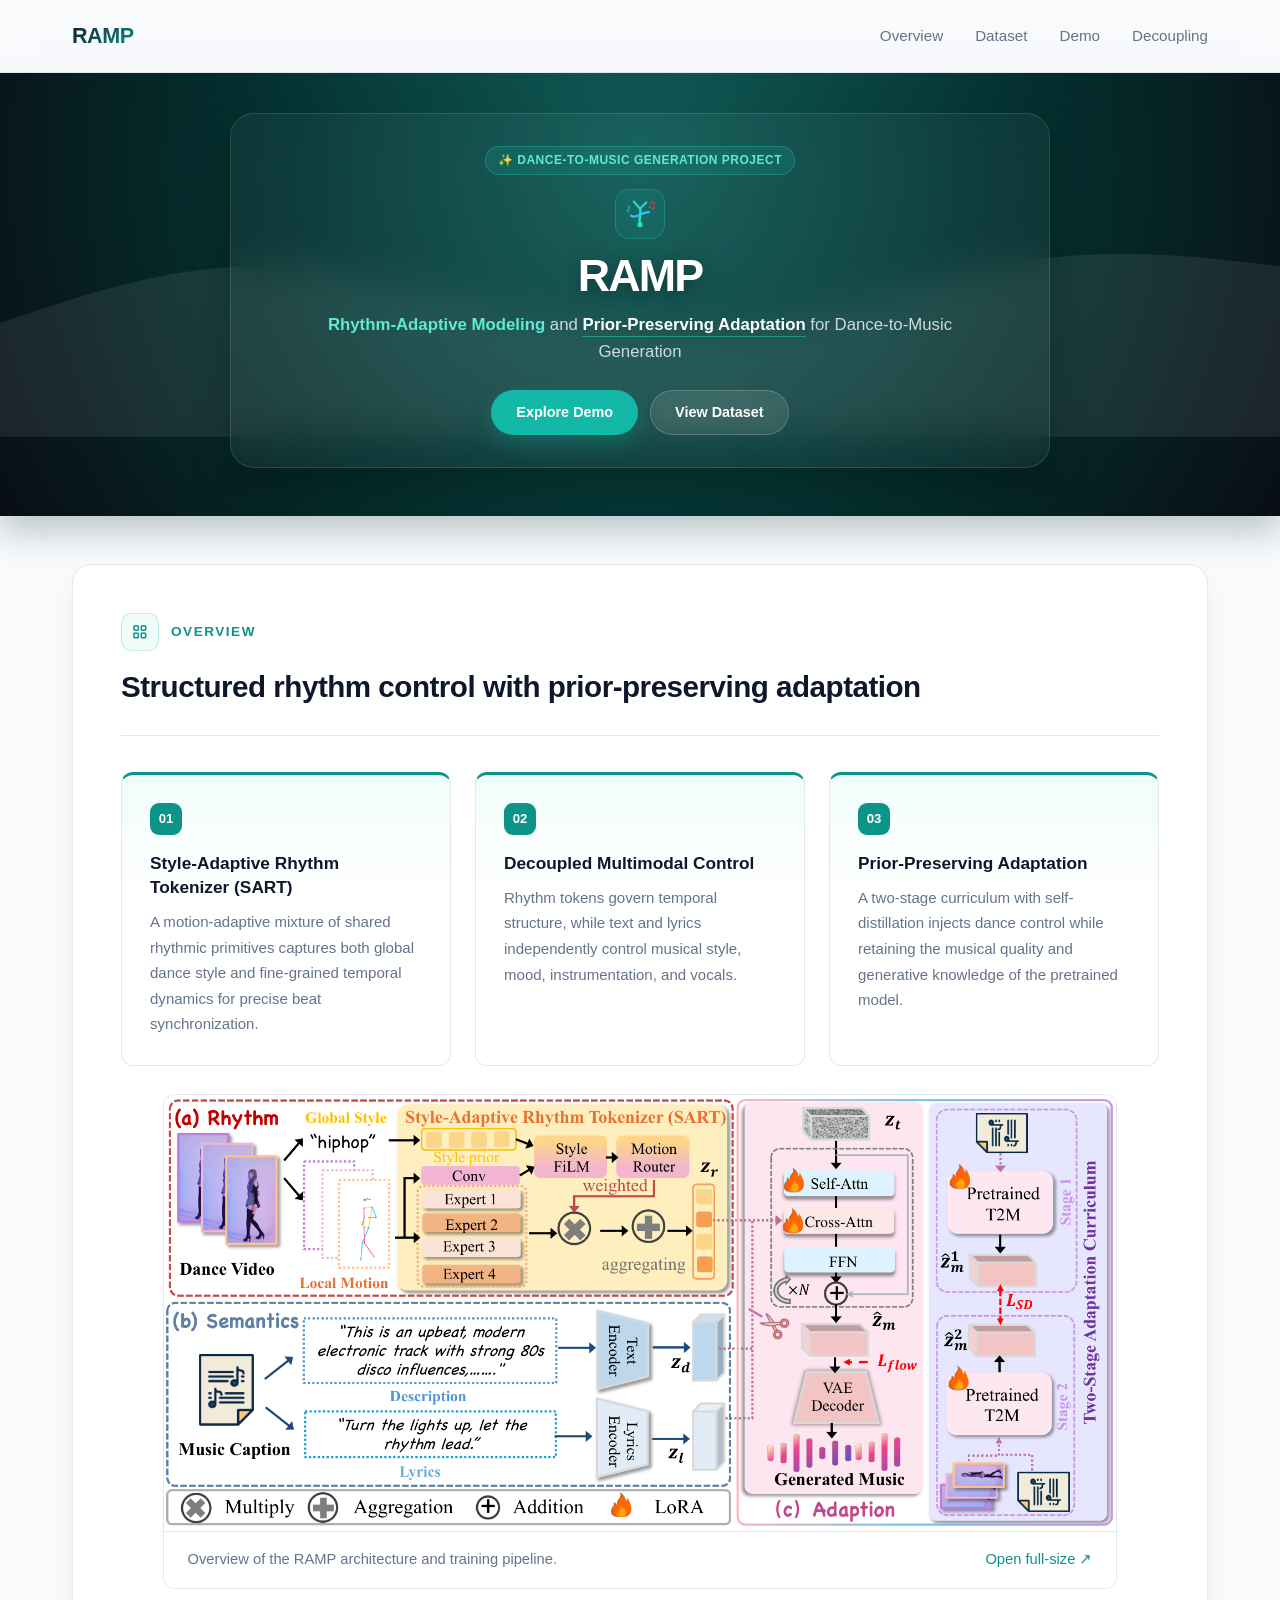
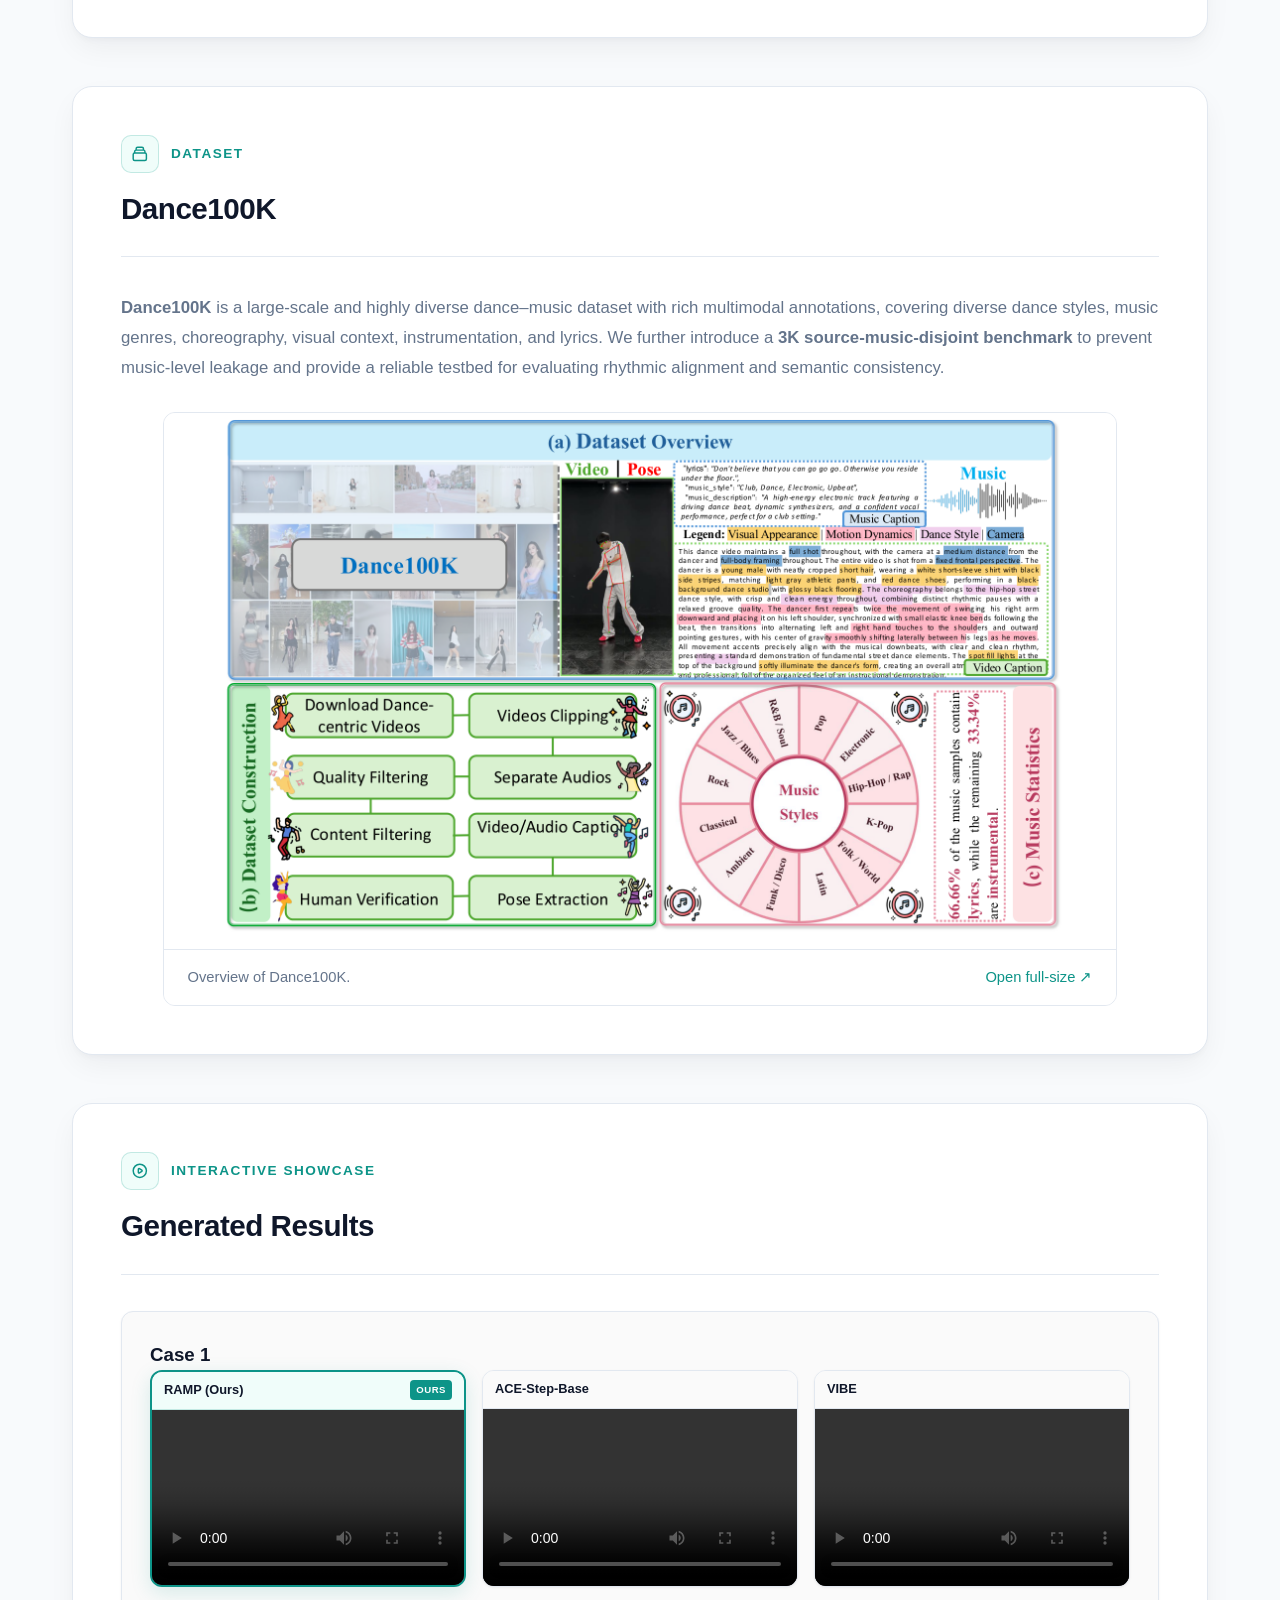
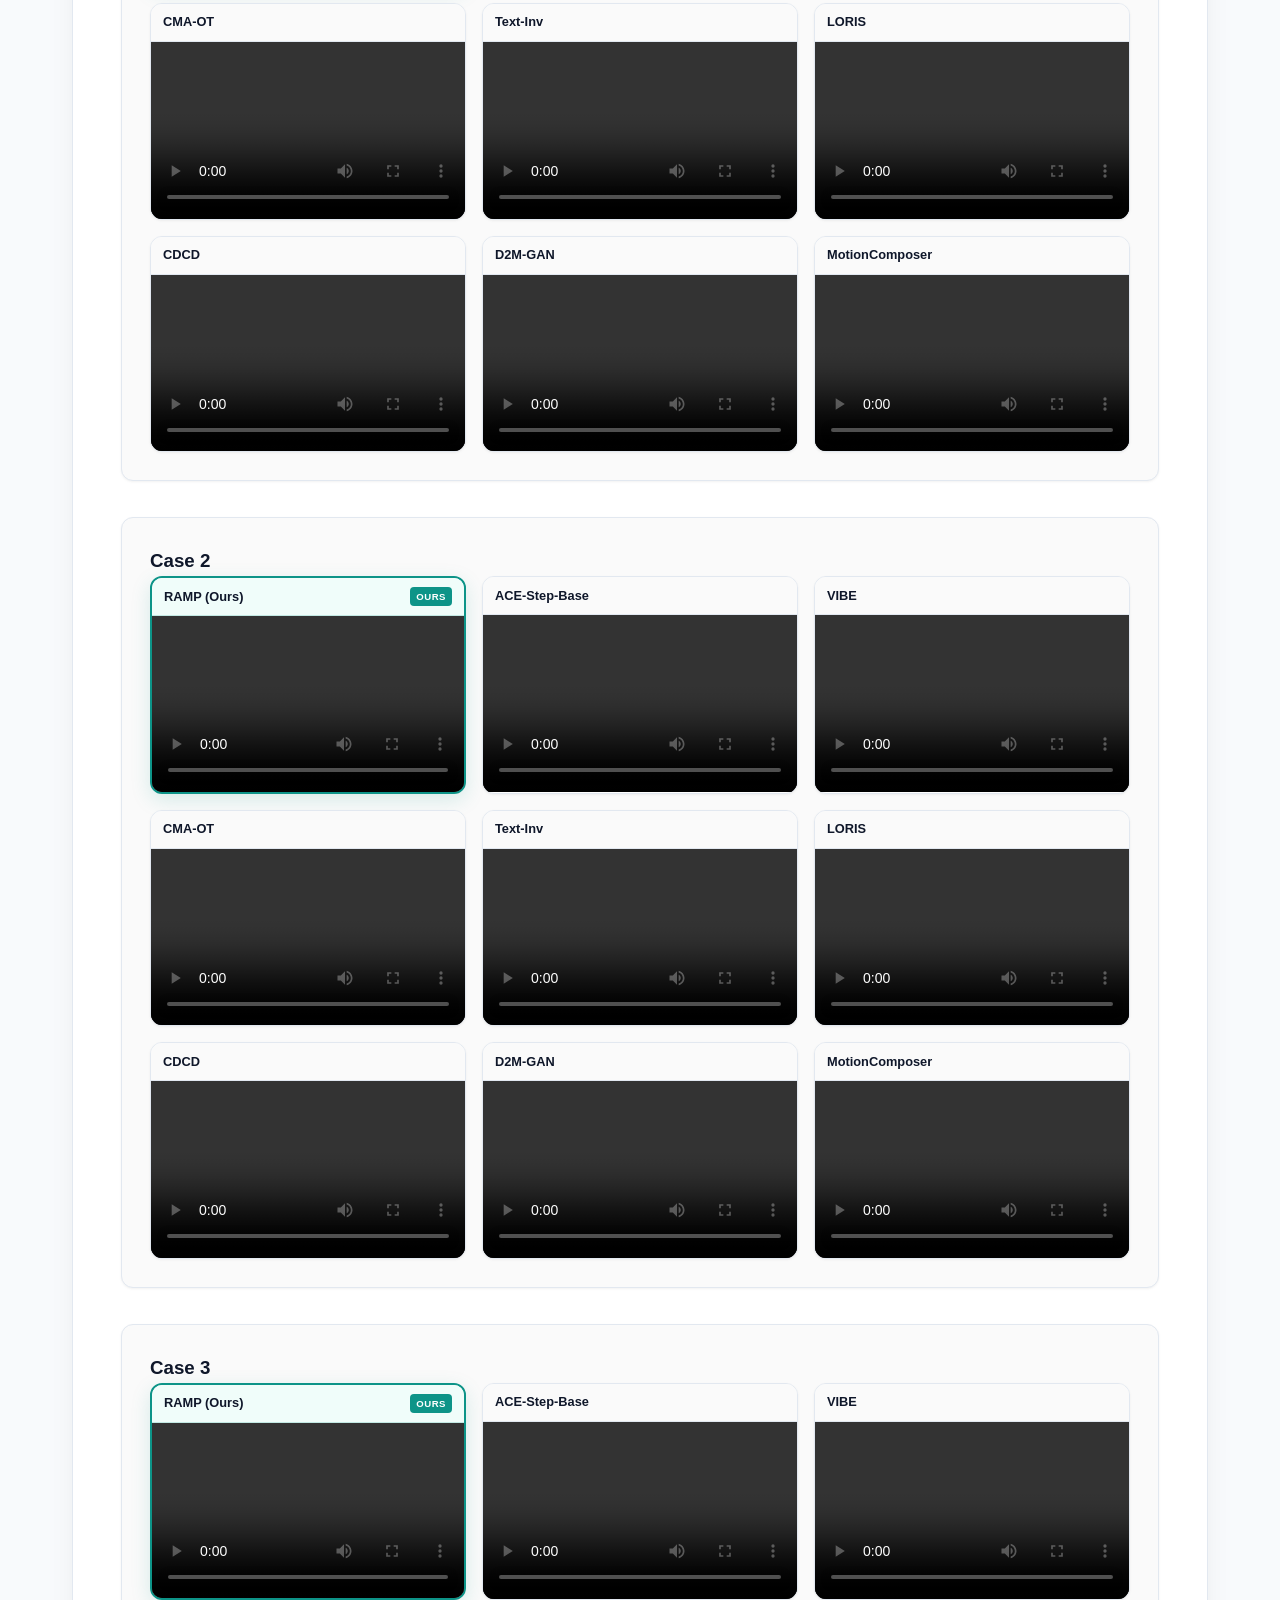
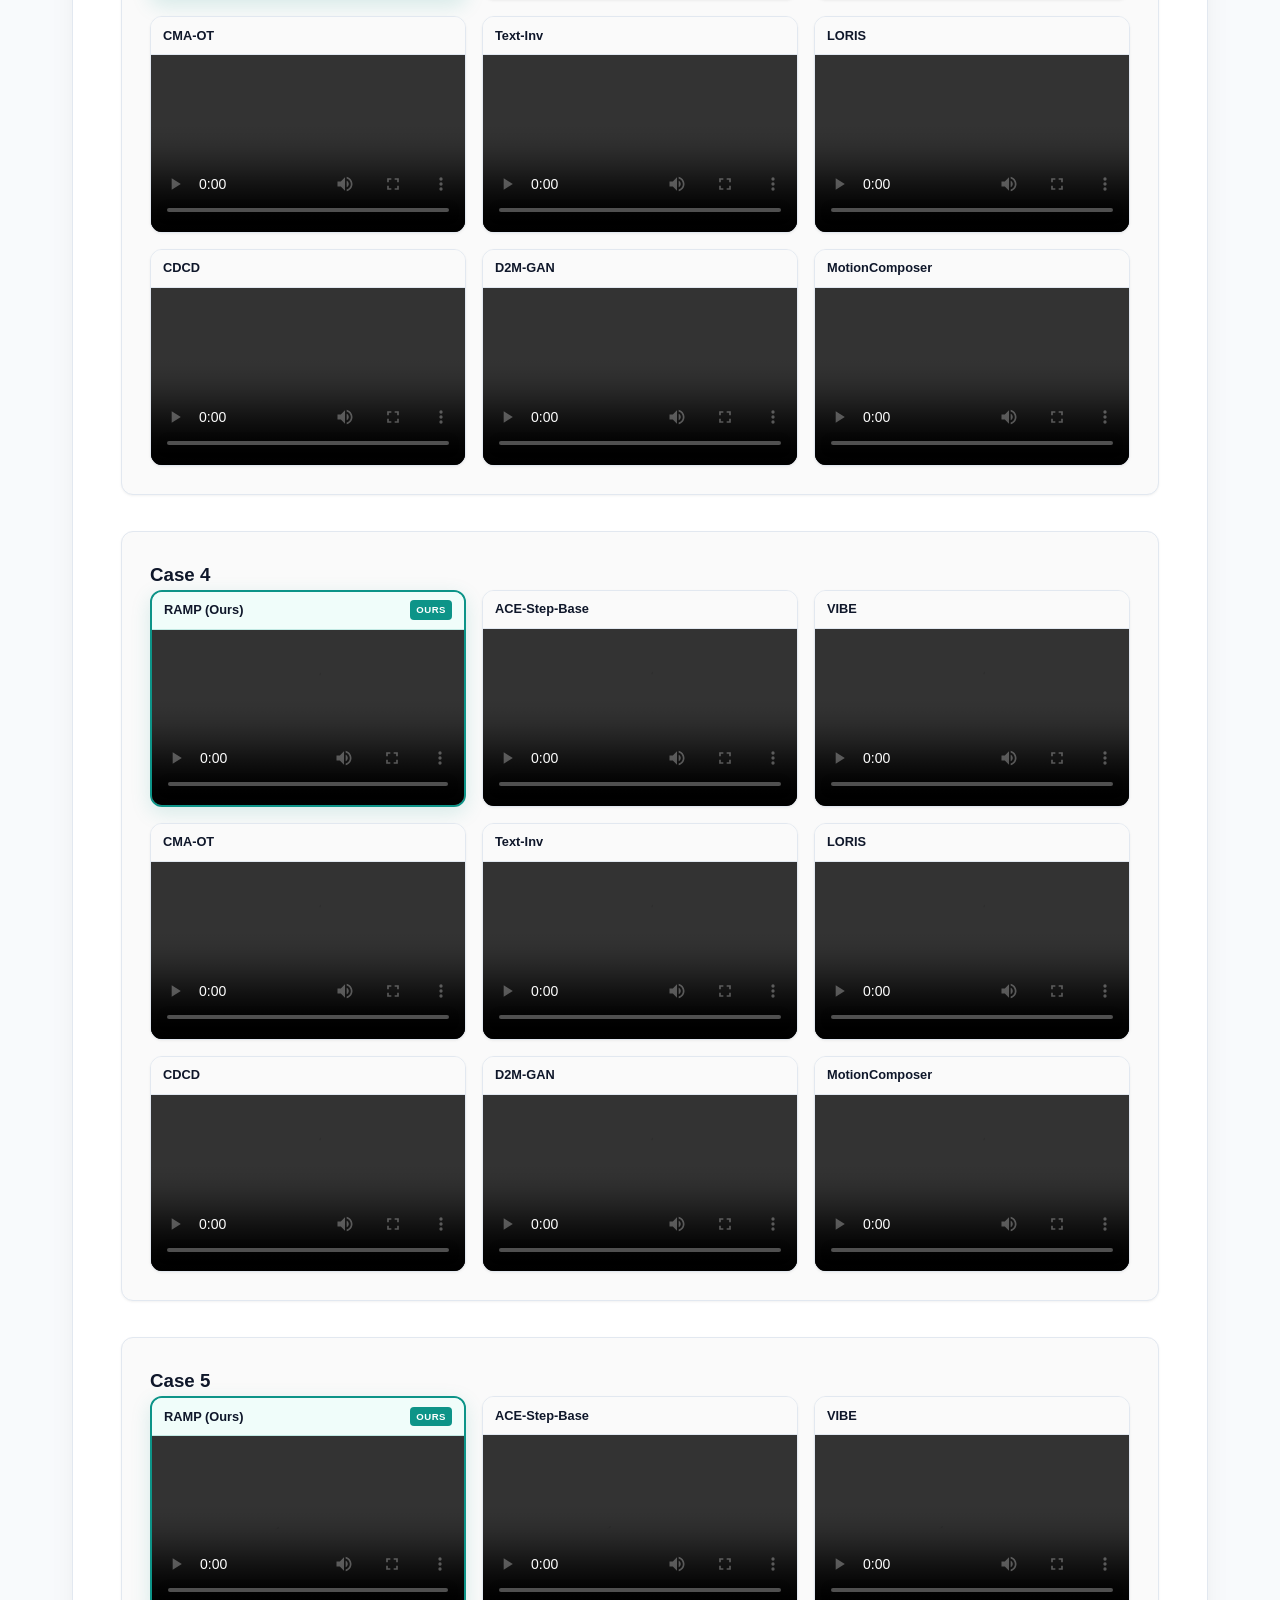
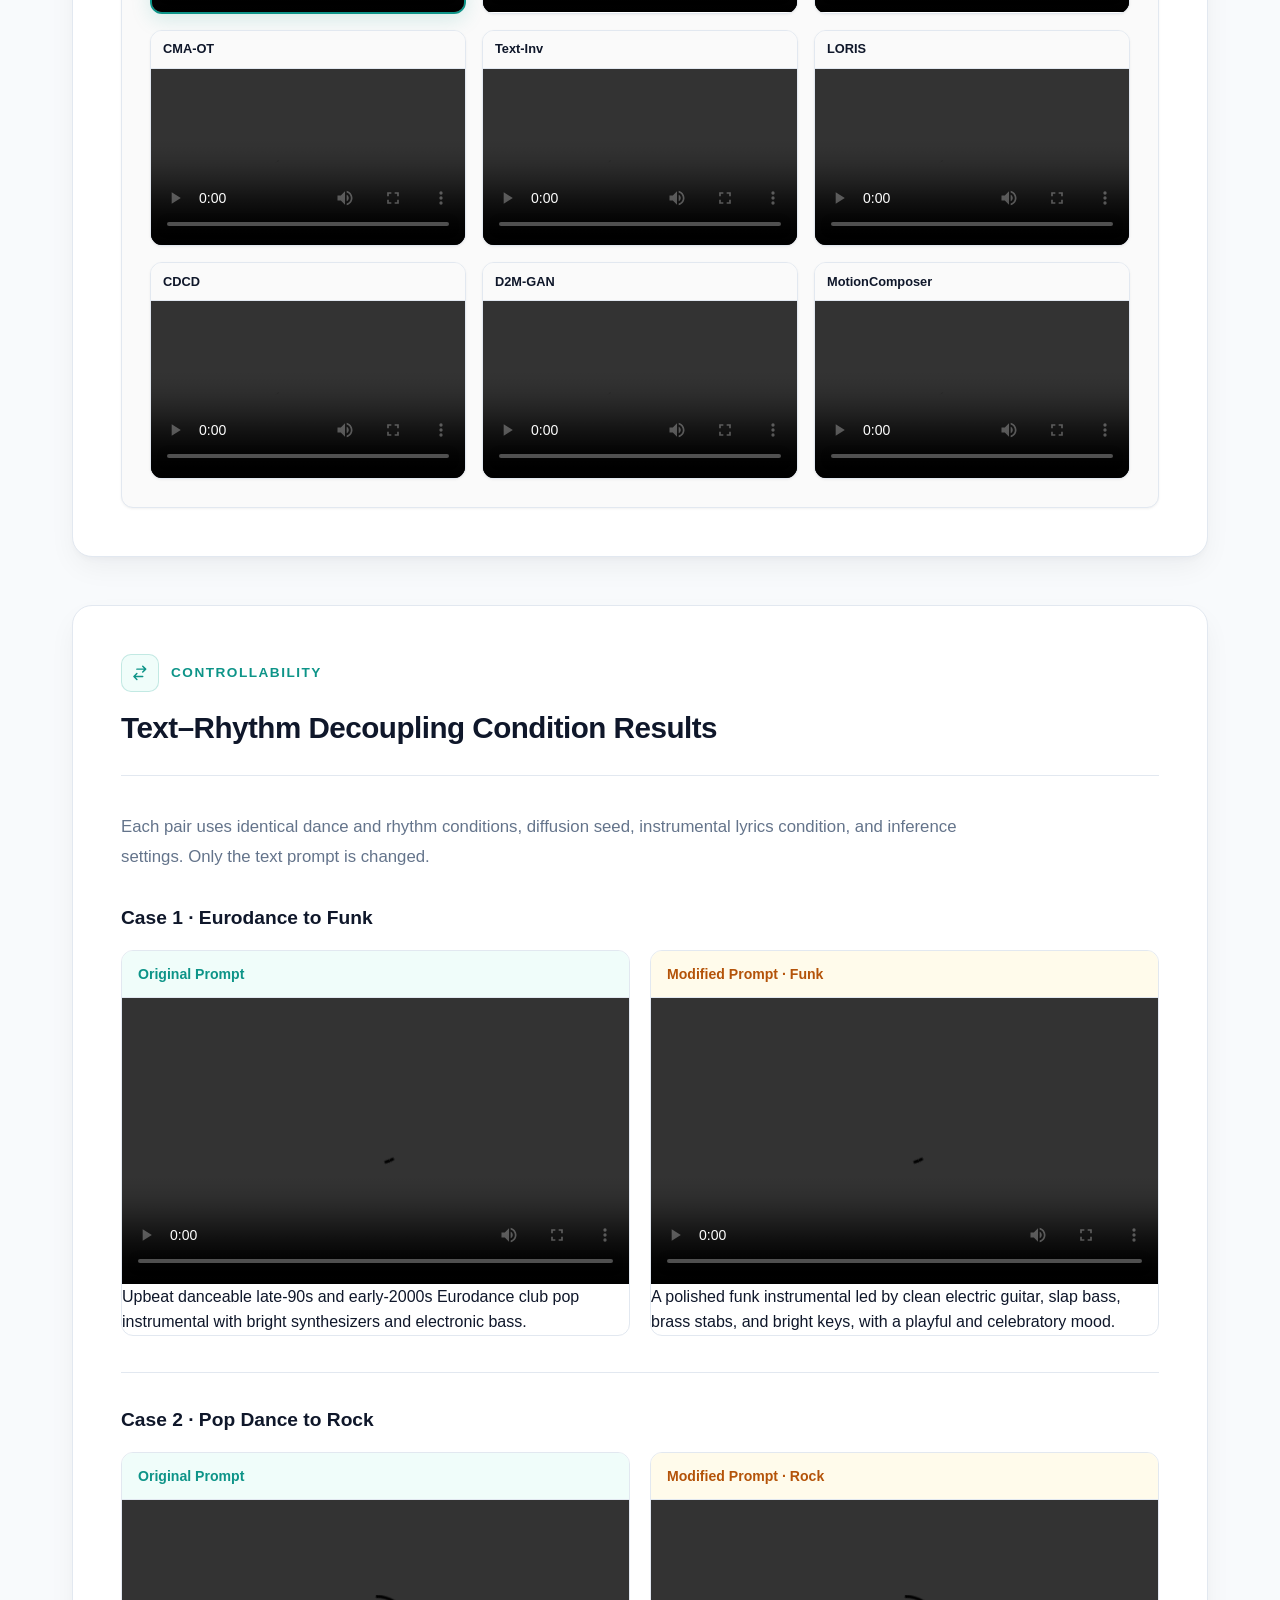
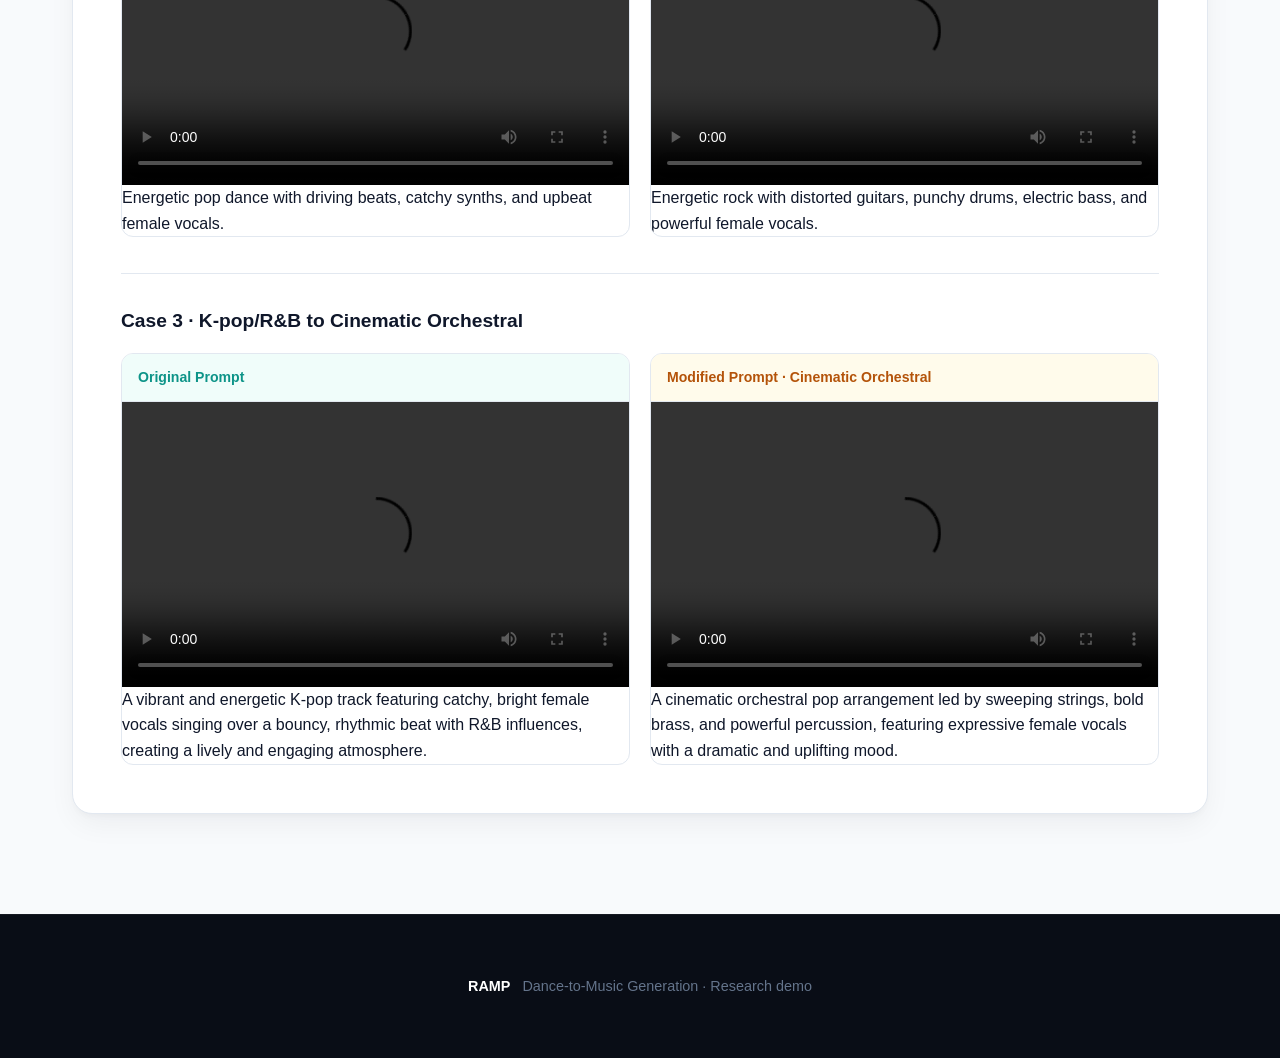
==== commit 421b07aa: "Update index.html" ====
--- a/index.html
+++ b/index.html
@@ -103,14 +103,14 @@
       color: var(--primary);
     }
 
-    /* 重点优化：Hero 区域 (Title) */
+    /* 压缩后的精炼 Hero 区域 (Title) */
     .hero {
       position: relative;
-      padding: 72px 0 88px;
+      padding: 40px 0 48px;
       overflow: hidden;
       color: #ffffff;
       background: radial-gradient(circle at 50% 20%, #115e59 0%, #042f2e 55%, #090d16 100%);
-      box-shadow: 0 20px 40px rgba(4, 47, 46, 0.3);
+      box-shadow: 0 16px 32px rgba(4, 47, 46, 0.25);
     }
 
     .hero-wave {
@@ -139,11 +139,11 @@
     .hero-card {
       width: 100%;
       max-width: 820px;
-      padding: 48px 40px;
+      padding: 32px 32px;
       border: 1px solid rgba(255, 255, 255, 0.12);
-      border-radius: 28px;
+      border-radius: 24px;
       background: rgba(255, 255, 255, 0.04);
-      box-shadow: 0 24px 48px rgba(0, 0, 0, 0.3);
+      box-shadow: 0 20px 40px rgba(0, 0, 0, 0.25);
       backdrop-filter: blur(20px);
       text-align: center;
       transition: border-color 0.3s ease;
@@ -157,14 +157,14 @@
     .hero-badge {
       display: inline-flex;
       align-items: center;
-      gap: 8px;
-      padding: 6px 14px;
-      margin-bottom: 20px;
+      gap: 6px;
+      padding: 4px 12px;
+      margin-bottom: 14px;
       background: rgba(20, 184, 166, 0.15);
       border: 1px solid rgba(45, 212, 191, 0.3);
       border-radius: 999px;
       color: #5eead4;
-      font-size: 0.8rem;
+      font-size: 0.75rem;
       font-weight: 600;
       letter-spacing: 0.5px;
       text-transform: uppercase;
@@ -174,24 +174,23 @@
       display: flex;
       align-items: center;
       justify-content: center;
-      margin-bottom: 16px;
+      margin-bottom: 12px;
     }
 
     .hero-icon {
       display: flex;
       align-items: center;
       justify-content: center;
-      padding: 12px;
+      padding: 8px;
       border: 1px solid rgba(45, 212, 191, 0.25);
-      border-radius: 18px;
+      border-radius: 14px;
       background: rgba(20, 184, 166, 0.12);
-      box-shadow: inset 0 2px 4px rgba(255, 255, 255, 0.1);
     }
 
     .hero-title {
-      margin-bottom: 16px;
+      margin-bottom: 12px;
       color: #ffffff;
-      font-size: 3.5rem;
+      font-size: 2.8rem;
       font-weight: 900;
       letter-spacing: -0.04em;
       line-height: 1.1;
@@ -199,12 +198,12 @@
     }
 
     .hero-subtitle {
-      max-width: 720px;
-      margin: 0 auto 32px;
+      max-width: 700px;
+      margin: 0 auto 24px;
       color: rgba(226, 232, 240, 0.9);
-      font-size: 1.15rem;
+      font-size: 1.05rem;
       font-weight: 300;
-      line-height: 1.75;
+      line-height: 1.6;
     }
 
     .hero-subtitle-primary {
@@ -223,17 +222,17 @@
       display: flex;
       flex-wrap: wrap;
       justify-content: center;
-      gap: 14px;
+      gap: 12px;
     }
 
     .hero-button {
       display: inline-flex;
       align-items: center;
       justify-content: center;
-      padding: 12px 28px;
+      padding: 10px 24px;
       border: 1px solid transparent;
       border-radius: 999px;
-      font-size: 0.92rem;
+      font-size: 0.9rem;
       font-weight: 600;
       transition: all 0.2s cubic-bezier(0.4, 0, 0.2, 1);
     }
@@ -676,11 +675,11 @@
 
     @media (max-width: 640px) {
       .topbar-container, main { padding: 0 20px; }
-      .hero { padding: 48px 0; }
+      .hero { padding: 32px 0; }
       .hero-container { padding: 0 20px; }
-      .hero-card { padding: 32px 20px; }
-      .hero-title { font-size: 2.5rem; }
-      .hero-subtitle { font-size: 1rem; }
+      .hero-card { padding: 24px 16px; }
+      .hero-title { font-size: 2.2rem; }
+      .hero-subtitle { font-size: 0.95rem; }
       .nav-links { display: none; }
       .video-grid { grid-template-columns: 1fr; }
       .decoupling-grid { grid-template-columns: 1fr; }
@@ -705,7 +704,7 @@
     </div>
   </nav>
 
-  <!-- 头图区 (Hero / Title 重点重构) -->
+  <!-- 头图区 (Hero / Title 紧凑精炼版) -->
   <header id="top" class="hero">
     <div class="hero-wave">
       <svg viewBox="0 0 1440 320" xmlns="http://www.w3.org/2000/svg">
@@ -724,7 +723,7 @@
         <!-- 图标区 -->
         <div class="hero-icon-row">
           <div class="hero-icon">
-            <svg width="36" height="36" viewBox="0 0 36 36" fill="none" xmlns="http://www.w3.org/2000/svg">
+            <svg width="32" height="32" viewBox="0 0 36 36" fill="none" xmlns="http://www.w3.org/2000/svg">
               <circle cx="18" cy="30" r="3" fill="#2dd4bf"/>
               <path d="M18 12 C20 18 16 22 18 28" stroke="#2dd4bf" stroke-width="3" stroke-linecap="round"/>
               <path d="M8 20 C14 24 18 16 28 16" stroke="#38bdf8" stroke-width="2.5" stroke-linecap="round"/>
